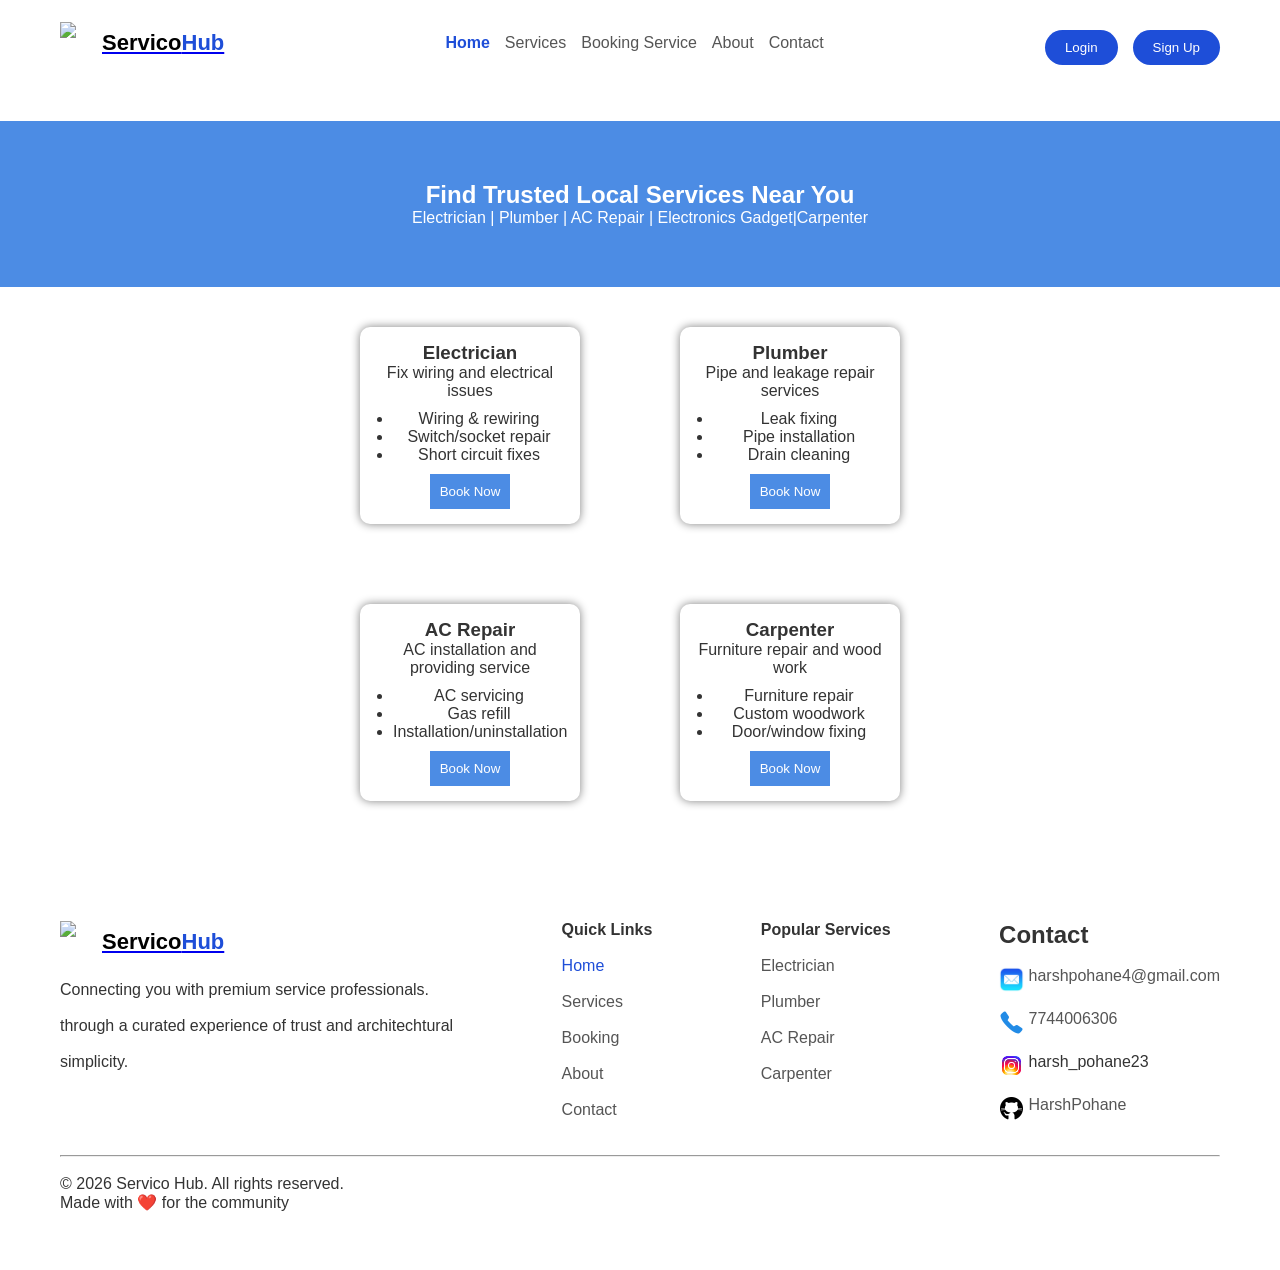
==== index.html @ 1cc29261 "changes in links." ====
<!DOCTYPE html>
<html>
<head>
<title>Local Services Finder</title>
<link rel="stylesheet" href="./css/header-footer.css">
<link rel="stylesheet" href="./css/home.css">
</head>

<body>

<header class="navbar">
  <div class="logo">
    <img src="https://img.icons8.com/fluency/48/service.png" alt="logo">
   <a href="./index.html" class="logo-decoration"> <span style="color:black;">Servico</span><span style="color:#1e4ed8;">Hub</span></a>
  </div>
  <nav>
    <a href="./index.html"class="active">Home</a>
    <a href="./pages/service.html">Services</a>
     <a href="./pages/booking.html">Booking Service</a>
    <a href="./pages/about.html">About</a>
    <a href="./pages/contact.html" >Contact</a>
  </nav>
   <nav>
  <button class="btn-primary">Login</button>
  <button class="btn-primary">Sign Up</button>
  </nav>
</header><br><br>
<!--ServicesNames-->
<section class="ServicesNames">
<h2>Find Trusted Local Services Near You</h2>
<p>Electrician | Plumber | AC Repair | Electronics Gadget|Carpenter</p>
</section>

<!-- Services Cards -->
<section class="services">

<div class="card">
<h3>Electrician</h3>
<p>Fix wiring and electrical issues</p>
  <ul>
    <li>Wiring & rewiring</li>
    <li>Switch/socket repair</li>
    <li>Short circuit fixes</li>
  </ul>
<a href="booking.html"><button>Book Now</button></a>
</div>

<div class="card">
<h3>Plumber</h3>
<p>Pipe and leakage repair services</p>
  <ul>
    <li>Leak fixing</li>
    <li>Pipe installation</li>
    <li>Drain cleaning</li>
  </ul>
<a href="booking.html"><button>Book Now</button></a>
</div>

<div class="card">
<h3>AC Repair</h3>
<p>AC installation and providing service</p>
  <ul>
    <li>AC servicing</li>
    <li>Gas refill</li>
    <li>Installation/uninstallation</li>
  </ul>
<a href="booking.html"><button>Book Now</button></a>
</div>

<div class="card">
<h3>Carpenter</h3>
<p>Furniture repair and wood work</p>
  <ul>
    <li>Furniture repair</li>
    <li>Custom woodwork</li>
    <li>Door/window fixing</li>
  </ul>
<a href="booking.html"><button>Book Now</button></a>
</div>

</section>
<footer>
  <div class="footer-container">

    <div class="footer-brand">
      <div class="logo">
    <img src="https://img.icons8.com/fluency/48/service.png" alt="logo">
   <a href="./index.html" class="logo-decoration"> <span style="color:black;">Servico<span style="color:#1e4ed8;">Hub</span></span></a>
  </div><br>
      <p>Connecting you with premium service professionals.<br><br>
        through a curated experience of trust and architechtural <br><br> simplicity.
      </p>
    </div>

    <div>
      <h4>Quick Links</h4><br>
      <p><a href="./index.html" class="active-open">Home</a></p><br>
      <p><a href="./pages/service.html" class="text-color">Services</a></p><br>
      <p><a href="./pages/booking.html" class="text-color">Booking</a></p><br>
      <p><a href="./pages/about.html" class="text-color">About</a></p><br>
      <p><a href="./pages/contact.html" class="text-color">Contact</a></p><br>
    </div>

    <div>
      <h4>Popular Services</h4><br>
      <p><a href="./pages/services.html#Electrician" class="text-color">Electrician</a></p><br>
      <p><a href="./pages/services.html#Plumber" class="text-color">Plumber</a></p><br>
      <p><a href="./pages/services.html#AC Repair" class="text-color">AC Repair</a></p><br>
      <p><a href="./pages/services.html#Carpenter" class="text-color">Carpenter</a></p><br>
    </div> 
  <div >
        <h2>Contact</h2><br>
        <div class="footer-contact">
          <img src="./images/contactmail.jpg" height="25px"/>&nbsp;
        <p><a href="mailto:harshpohane4@gmail.com" class="text-color">harshpohane4@gmail.com</a> </p></div><br>
        <div class="footer-contact">
           <img src="./images/contactphone.png" height="25px"/>&nbsp; 
        <p><a href="tel:7744006306" class="text-color">7744006306</a></p><br>
        </div><br>
        <div class="footer-contact">
           <img src="./images/instagram.png" height="25px"/>&nbsp; 
        <p><a href="http://www.instagram.com/yourusername" target="_blank" class="text-color"></a>harsh_pohane23</a></p><br>
        </div><br>
        <div class="footer-contact">
           <img src="./images/github.png" height="25px"/>&nbsp; 
        <p><a href="https://github.com/HarshPohane" class="text-color">HarshPohane
</a></p><br>
        </div>
      </div>
  </div><br>
  <hr><br>
  <div class="copyright">
  <p>© 2026 Servico Hub. All rights reserved.</p>
  <p>Made with ❤️ for the community</p>
  </div><br>
</footer>

</body>
</html>
---- css/header-footer.css ----
* {
  margin: 0;
  padding: 0;
  box-sizing: border-box;
  font-family: Arial, sans-serif;
}

body {
  background: #f5f7fb;
  color: #333;
}

.navbar {
  display: flex;
  justify-content: space-between;
  align-items: center;
  padding: 20px 60px;
  background: white;
  flex-wrap: wrap;
}

.logo {
  display: flex;
  align-items: center;
  gap: 10px;
  font-weight: bold;
  font-size: 20px;
}

.logo img {
  width: 32px;
}

nav {
  display: flex;
  gap: 15px;
}

nav a {
  text-decoration: none;
  color: #555;
}

nav .active {
  color: #1e4ed8;
  font-weight: bold;
}

.btn-primary {
  background: #1e4ed8;
  color: white;
  padding: 10px 20px;
  border: none;
  border-radius: 25px;
  cursor: pointer;
}
footer {
  padding: 40px 60px;
  margin-top: 40px;
}

.footer-container {

  display: flex;
  justify-content: space-between;
  gap: 20px;
}

footer input {
  padding: 10px;
  width: 100%;
  margin: 10px 0;
}

footer .btn-primary {
  width: 100%;
}
.servico{
   gap: 1px;
}
.text-color{
    text-decoration: none;
    color: #555;
}
  .footer-contact{
    display: flex;
  }
 @media (max-width: 992px) {
  .contact-container {
    flex-direction: column;
  }

  .footer-container {
    flex-wrap: wrap;
  }

  .hero h1 {
    font-size: 36px;
  }
}
.active-open{
    text-decoration: none;
    color:#1e4ed8;
  }

@media (max-width: 600px) {
  .navbar {
    padding: 15px 20px;
    flex-direction: column;
    align-items: flex-start;
    gap: 10px;
  }

  nav {
    flex-wrap: wrap;
  }

  .hero {
    padding: 20px;
  }

  .hero h1 {
    font-size: 28px;
  }

  .hero p {
    font-size: 14px;
  }

  .contact-container {
    padding: 20px;
  }

  .row {
    flex-direction: column;
  }

  footer {
    padding: 20px;
  }

  .footer-container {
    flex-direction: column;
  }
}
---- css/home.css ----
/* Body */
body{
font-family: Arial;
margin:0;
background:white;
}


.logo{
color:white;
font-size:22px;
font-weight:bold;
}

.nav-links a{
color:white;
text-decoration:none;
margin:0 10px;
}

.nav-links a:hover{
color:#F97A00;
}

/* ServicesNames Section */
.ServicesNames{
background: #4C8CE4;
color:white;
text-align:center;
padding:60px;
}

/* Services Section */
.services{
display:grid;
grid-template-columns: repeat(2, 240px);

justify-content:center;
gap:80px;
padding:40px;

}

/* Card Design */
.card{
background:white;
width:220px;
padding:15px;
text-align:center;
border-radius:10px;
box-shadow:0 0 10px gray;

display: flex;
  flex-direction: column;
  
}

.card img{
width:100%;
border-radius:10px;
}

.card ul {
  padding-left: 18px;
  margin: 10px 0;
}

.card button {
  margin-top: auto;
}
/* Button */
button{
background:#4C8CE4;
color:white;
border:none;
padding:10px;
cursor:pointer;
margin-top:10px;
}

button:hover{
background:#2e7d32;
}
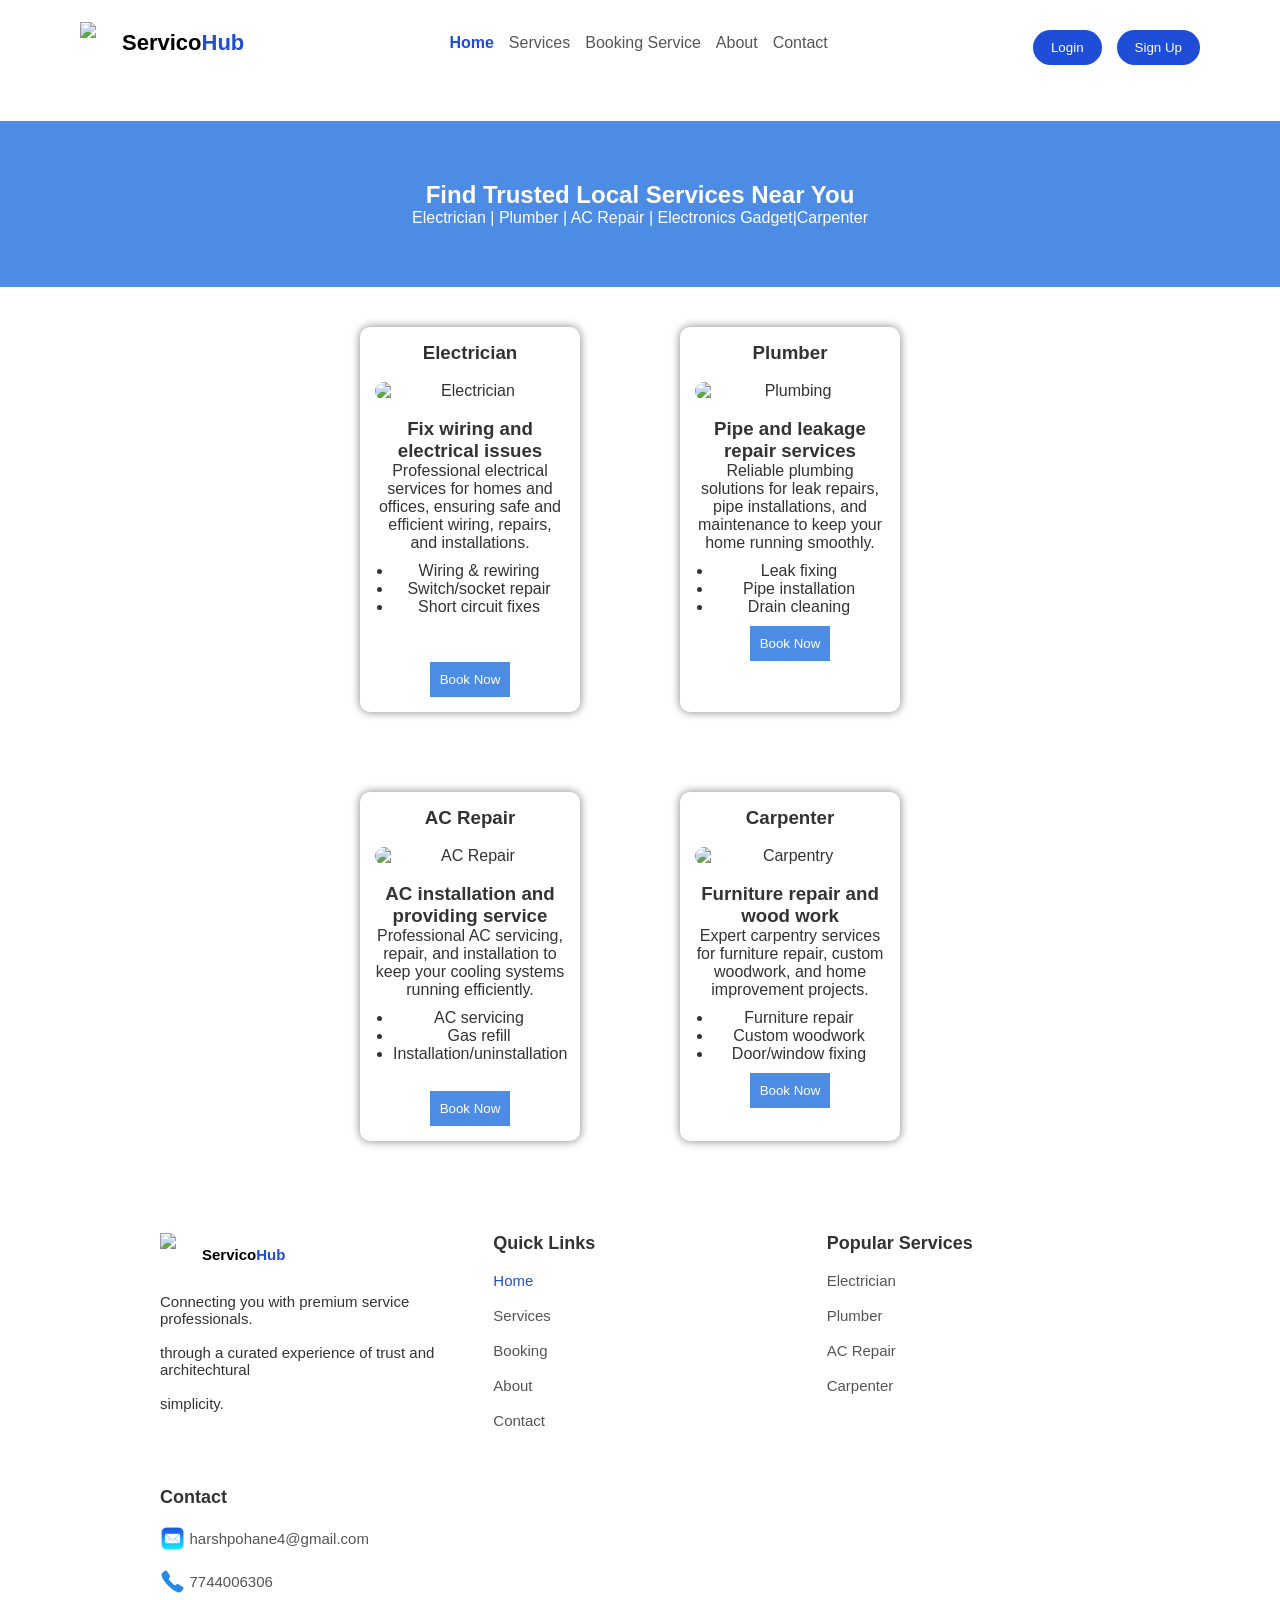
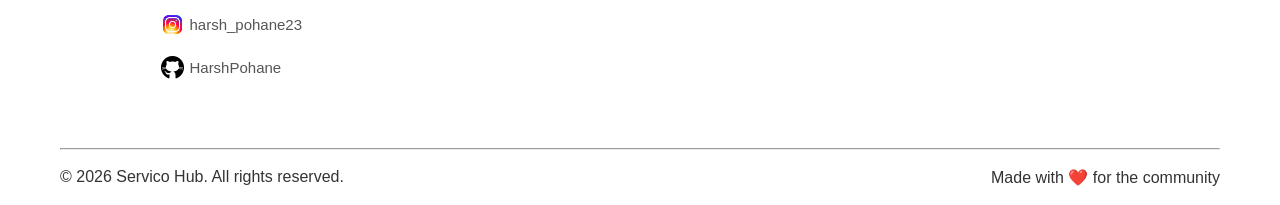
==== commit 2afbf6c0: "Added description for each service." ====
--- a/index.html
+++ b/index.html
@@ -35,41 +35,54 @@
 <section class="services">
 
 <div class="card">
-<h3>Electrician</h3>
-<p>Fix wiring and electrical issues</p>
+<h3>Electrician</h3><br>
+<img src="../images/electrician.png" alt="Electrician" class="card-image"><br>
+<h3>Fix wiring and electrical issues</h3>
+<p>Professional electrical services for homes and offices, ensuring safe and efficient wiring, repairs, and installations.</p>
   <ul>
     <li>Wiring & rewiring</li>
     <li>Switch/socket repair</li>
     <li>Short circuit fixes</li>
   </ul>
+<br>
+<br>
 <a href="booking.html"><button>Book Now</button></a>
 </div>
 
 <div class="card">
-<h3>Plumber</h3>
-<p>Pipe and leakage repair services</p>
+<h3>Plumber</h3><br>
+<img src="../images/plumbing.png" alt="Plumbing"><br>
+<h3>Pipe and leakage repair services</h3>
+<p>Reliable plumbing solutions for leak repairs, pipe installations, and maintenance to keep your home running smoothly.</p>
   <ul>
     <li>Leak fixing</li>
     <li>Pipe installation</li>
     <li>Drain cleaning</li>
   </ul>
+
 <a href="booking.html"><button>Book Now</button></a>
 </div>
 
 <div class="card">
-<h3>AC Repair</h3>
-<p>AC installation and providing service</p>
+<h3>AC Repair</h3><br>
+<img src="../images/ac-repair.png" alt="AC Repair"><br>
+<h3>AC installation and providing service</h3>
+<p>Professional AC servicing, repair, and installation to keep your cooling systems running efficiently.</p>
   <ul>
     <li>AC servicing</li>
     <li>Gas refill</li>
     <li>Installation/uninstallation</li>
   </ul>
+
+</br>
 <a href="booking.html"><button>Book Now</button></a>
 </div>
 
 <div class="card">
-<h3>Carpenter</h3>
-<p>Furniture repair and wood work</p>
+<h3>Carpenter</h3><br>
+<img src="../images/carpentry.png" alt="Carpentry"><br>
+<h3>Furniture repair and wood work</h3>
+<p>Expert carpentry services for furniture repair, custom woodwork, and home improvement projects.</p>
   <ul>
     <li>Furniture repair</li>
     <li>Custom woodwork</li>
@@ -103,10 +116,10 @@
 
     <div>
       <h4>Popular Services</h4><br>
-      <p><a href="./pages/services.html#Electrician" class="text-color">Electrician</a></p><br>
-      <p><a href="./pages/services.html#Plumber" class="text-color">Plumber</a></p><br>
-      <p><a href="./pages/services.html#AC Repair" class="text-color">AC Repair</a></p><br>
-      <p><a href="./pages/services.html#Carpenter" class="text-color">Carpenter</a></p><br>
+      <p><a href="./pages/service.html#Electrician" class="text-color">Electrician</a></p><br>
+      <p><a href="./pages/service.html#Plumber" class="text-color">Plumber</a></p><br>
+      <p><a href="./pages/service.html#AC Repair" class="text-color">AC Repair</a></p><br>
+      <p><a href="./pages/service.html#Carpenter" class="text-color">Carpenter</a></p><br>
     </div> 
   <div >
         <h2>Contact</h2><br>
@@ -119,7 +132,7 @@
         </div><br>
         <div class="footer-contact">
            <img src="./images/instagram.png" height="25px"/>&nbsp; 
-        <p><a href="http://www.instagram.com/yourusername" target="_blank" class="text-color"></a>harsh_pohane23</a></p><br>
+        <p><a href="http://www.instagram.com/yourusername" target="_blank" class="text-color">harsh_pohane23</a></p><br>
         </div><br>
         <div class="footer-contact">
            <img src="./images/github.png" height="25px"/>&nbsp; 
--- a/css/header-footer.css
+++ b/css/header-footer.css
@@ -55,8 +55,8 @@
   cursor: pointer;
 }
 footer {
-  padding: 40px 60px;
-  margin-top: 40px;
+  padding: 0px 60px;
+  margin-top: 2px;
 }
 
 .footer-container {
@@ -85,61 +85,196 @@
   .footer-contact{
     display: flex;
   }
- @media (max-width: 992px) {
-  .contact-container {
-    flex-direction: column;
-  }
-
-  .footer-container {
-    flex-wrap: wrap;
-  }
-
-  .hero h1 {
-    font-size: 36px;
-  }
-}
-.active-open{
+  .copyright{
+    display: flex;
+    justify-content: space-between;
+
+  }
+  .logo-decoration{
+text-decoration: none;
+  }
+    .active-open{
     text-decoration: none;
     color:#1e4ed8;
   }
-
-@media (max-width: 600px) {
+  .paragraph{
+  line-height: 1.7;
+  }
+@media (max-width: 768px) {
   .navbar {
-    padding: 15px 20px;
+    padding: 15px 30px;
+    flex-direction: column;
+    align-items: flex-start;
+  }
+
+  .navbar nav {
+    width: 100%;
+    display: flex;
+    justify-content: space-between;
+    margin-top: 10px;
+  }
+
+  .navbar nav a {
+    font-size: 14px;
+    margin-right: 10px;
+  }
+
+  .btn-primary {
+    padding: 8px 12px;
+    font-size: 14px;
+  }
+}
+
+
+/*MOBILE (480px and below)*/
+@media (max-width: 480px) {
+  .navbar {
+    padding: 10px 15px;
+  }
+
+  .logo {
+    width: 100%;
+    justify-content: space-between;
+  }
+
+  .logo img {
+    width: 35px;
+  }
+
+  .logo-decoration {
+    font-size: 18px;
+  }
+
+  .navbar nav {
     flex-direction: column;
     align-items: flex-start;
     gap: 10px;
   }
 
-  nav {
-    flex-wrap: wrap;
-  }
-
-  .hero {
-    padding: 20px;
-  }
-
-  .hero h1 {
-    font-size: 28px;
-  }
-
-  .hero p {
-    font-size: 14px;
-  }
-
-  .contact-container {
-    padding: 20px;
-  }
-
-  .row {
-    flex-direction: column;
-  }
-
-  footer {
-    padding: 20px;
-  }
-
+  .navbar nav a {
+    display: block;
+    width: 100%;
+    padding: 8px 0;
+    font-size: 14px;
+  }
+
+  .btn-primary {
+    width: 100%;
+    margin-top: 5px;
+  }
+}
+
+
+/*LARGE LAPTOP (1024px and above) */
+@media (min-width: 1024px) {
+  .navbar {
+    padding: 20px 80px;
+  }
+
+  .navbar nav a {
+    font-size: 16px;
+  }
+
+  .btn-primary {
+    padding: 10px 18px;
+  }
+}
+/* Default layout (Laptop/Desktop) */
+.footer-container {
+  display: flex;
+  justify-content: space-between;
+  flex-wrap: wrap;
+  gap: 40px;
+  padding: 40px 80px;
+}
+
+.footer-container  div {
+  flex: 1;
+  min-width: 220px;
+}
+
+.footer-contact {
+  display: flex;
+  align-items: center;
+}
+
+
+/*TABLET (768px and below)*/
+@media (max-width: 768px) {
+  .footer-container {
+    padding: 30px 40px;
+    gap: 30px;
+  }
+
+  .footer-container > div {
+    flex: 1 1 45%; /* 2 columns */
+  }
+
+  .footer-brand p {
+    font-size: 14px;
+  }
+
+  .footer-container h4,
+  .footer-container h2 {
+    font-size: 16px;
+  }
+}
+
+
+/*MOBILE (480px and below)*/
+@media (max-width: 480px) {
   .footer-container {
     flex-direction: column;
+    padding: 20px;
+    gap: 20px;
+  }
+
+  .footer-container > div {
+    width: 100%;
+  }
+
+  .footer-brand {
+    text-align: center;
+  }
+
+  .logo {
+    justify-content: center;
+  }
+
+  .footer-contact {
+    justify-content: flex-start;
+  }
+
+  .footer-container h4,
+  .footer-container h2 {
+    font-size: 15px;
+  }
+
+  .footer-container p,
+  .footer-container a {
+    font-size: 14px;
+  }
+
+  .copyright {
+    text-align: center;
+    font-size: 13px;
+  }
+}
+
+
+/*LARGE LAPTOP (1024px and above)*/
+@media (min-width: 1024px) {
+  .footer-container {
+    padding: 50px 100px;
+  }
+
+  .footer-container h4,
+  .footer-container h2 {
+    font-size: 18px;
+  }
+
+  .footer-container p,
+  .footer-container a {
+    font-size: 15px;
   }
 }
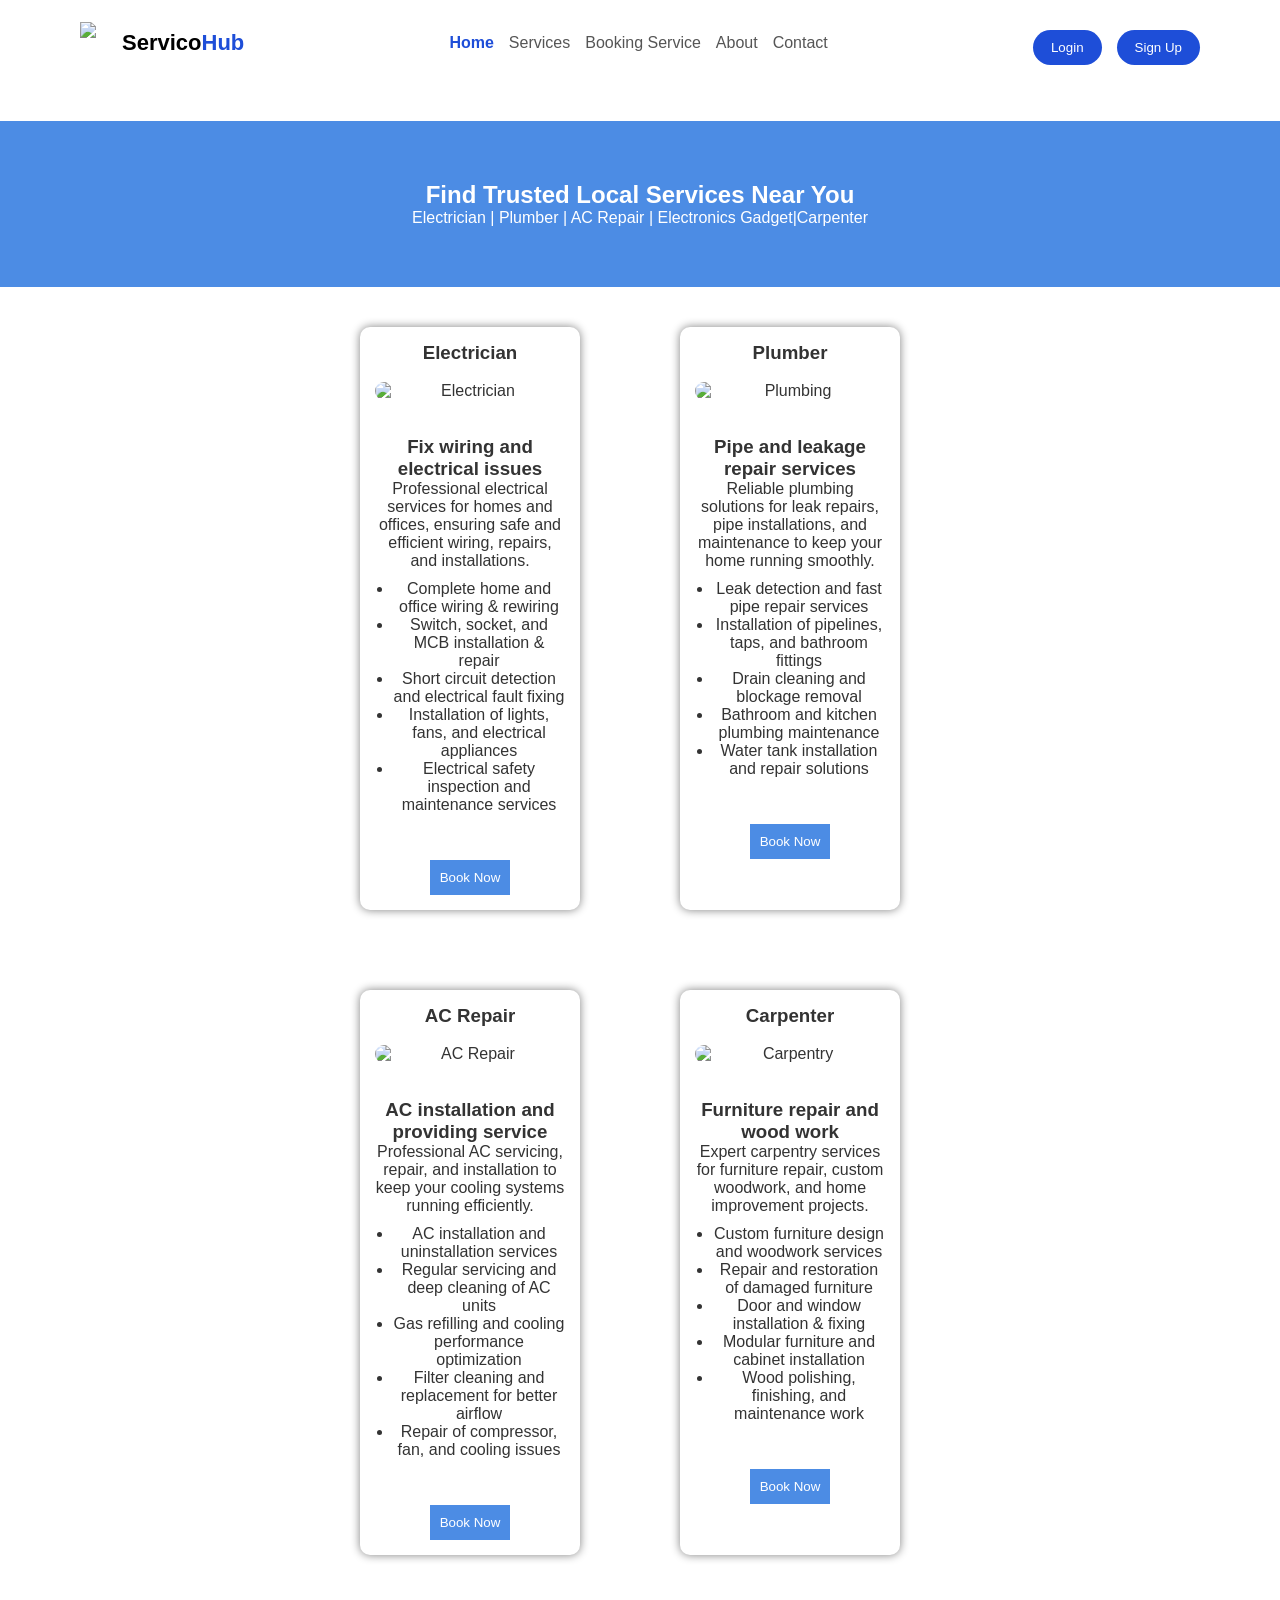
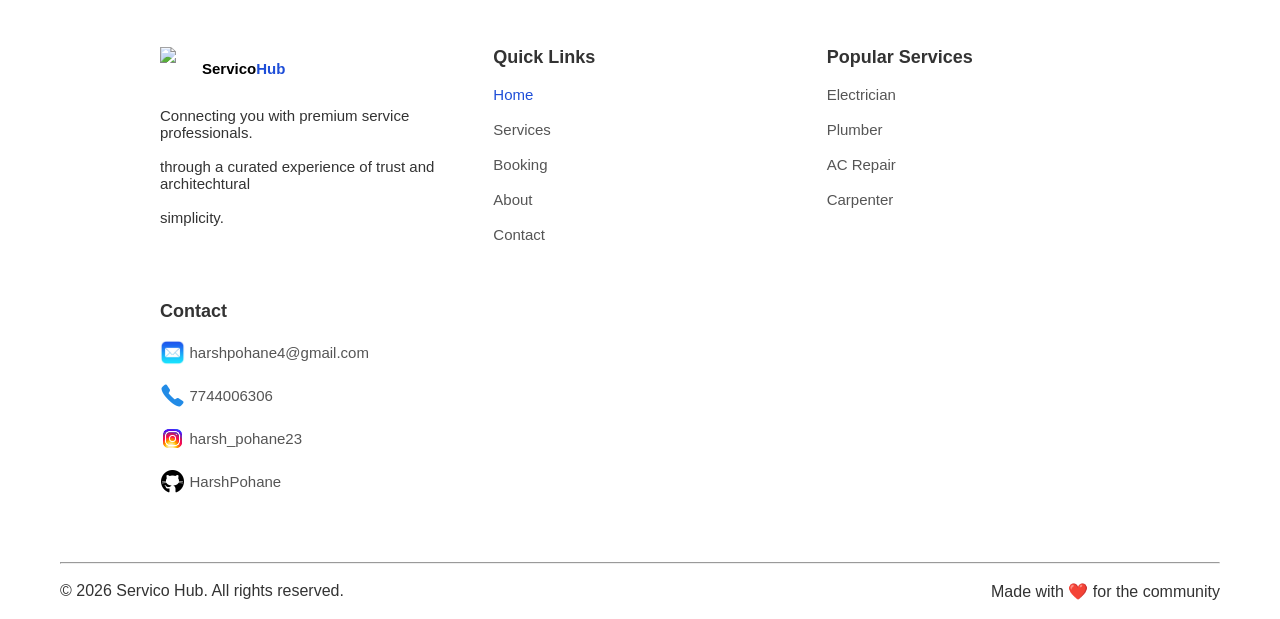
==== commit 7bec2e30: "Changes in Images path" ====
--- a/index.html
+++ b/index.html
@@ -36,14 +36,16 @@
 
 <div class="card">
 <h3>Electrician</h3><br>
-<img src="../images/electrician.png" alt="Electrician" class="card-image"><br>
+<img src="images/electrician.png" alt="Electrician" class="card-image"><br><br>
 <h3>Fix wiring and electrical issues</h3>
 <p>Professional electrical services for homes and offices, ensuring safe and efficient wiring, repairs, and installations.</p>
-  <ul>
-    <li>Wiring & rewiring</li>
-    <li>Switch/socket repair</li>
-    <li>Short circuit fixes</li>
-  </ul>
+<ul>
+  <li>Complete home and office wiring & rewiring</li>
+  <li>Switch, socket, and MCB installation & repair</li>
+  <li>Short circuit detection and electrical fault fixing</li>
+  <li>Installation of lights, fans, and electrical appliances</li>
+  <li>Electrical safety inspection and maintenance services</li>
+</ul>
 <br>
 <br>
 <a href="booking.html"><button>Book Now</button></a>
@@ -51,43 +53,50 @@
 
 <div class="card">
 <h3>Plumber</h3><br>
-<img src="../images/plumbing.png" alt="Plumbing"><br>
+<img src="images/plumbing.png" alt="Plumbing"><br><br>
 <h3>Pipe and leakage repair services</h3>
 <p>Reliable plumbing solutions for leak repairs, pipe installations, and maintenance to keep your home running smoothly.</p>
-  <ul>
-    <li>Leak fixing</li>
-    <li>Pipe installation</li>
-    <li>Drain cleaning</li>
-  </ul>
-
+<ul>
+  <li>Leak detection and fast pipe repair services</li>
+  <li>Installation of pipelines, taps, and bathroom fittings</li>
+  <li>Drain cleaning and blockage removal</li>
+  <li>Bathroom and kitchen plumbing maintenance</li>
+  <li>Water tank installation and repair solutions</li>
+</ul>
+<br><br>
 <a href="booking.html"><button>Book Now</button></a>
 </div>
 
 <div class="card">
 <h3>AC Repair</h3><br>
-<img src="../images/ac-repair.png" alt="AC Repair"><br>
+<img src="images/ac-repair.png" alt="AC Repair"><br><br>
 <h3>AC installation and providing service</h3>
 <p>Professional AC servicing, repair, and installation to keep your cooling systems running efficiently.</p>
-  <ul>
-    <li>AC servicing</li>
-    <li>Gas refill</li>
-    <li>Installation/uninstallation</li>
-  </ul>
+<ul>
+  <li>AC installation and uninstallation services</li>
+  <li>Regular servicing and deep cleaning of AC units</li>
+  <li>Gas refilling and cooling performance optimization</li>
+  <li>Filter cleaning and replacement for better airflow</li>
+  <li>Repair of compressor, fan, and cooling issues</li>
+</ul>
 
-</br>
+</br><br>
 <a href="booking.html"><button>Book Now</button></a>
 </div>
 
 <div class="card">
 <h3>Carpenter</h3><br>
-<img src="../images/carpentry.png" alt="Carpentry"><br>
+<img src="images/carpentry.png" alt="Carpentry"><br><br>
 <h3>Furniture repair and wood work</h3>
 <p>Expert carpentry services for furniture repair, custom woodwork, and home improvement projects.</p>
-  <ul>
-    <li>Furniture repair</li>
-    <li>Custom woodwork</li>
-    <li>Door/window fixing</li>
-  </ul>
+<ul>
+  <li>Custom furniture design and woodwork services</li>
+  <li>Repair and restoration of damaged furniture</li>
+  <li>Door and window installation & fixing</li>
+  <li>Modular furniture and cabinet installation</li>
+  <li>Wood polishing, finishing, and maintenance work</li>
+</ul>
+<br><br>
 <a href="booking.html"><button>Book Now</button></a>
 </div>
 
--- a/css/header-footer.css
+++ b/css/header-footer.css
@@ -101,7 +101,7 @@
   line-height: 1.7;
   }
 @media (max-width: 768px) {
-  .navbar {
+  .navbar nav {
     padding: 15px 30px;
     flex-direction: column;
     align-items: flex-start;
@@ -121,7 +121,8 @@
 
   .btn-primary {
     padding: 8px 12px;
-    font-size: 14px;
+    font-size: 10px;
+    
   }
 }
 
@@ -152,17 +153,18 @@
   }
 
   .navbar nav a {
-    display: block;
-    width: 100%;
-    padding: 8px 0;
-    font-size: 14px;
-  }
-
+    padding: 15px 30px;
+    flex-direction: column;
+    align-items: flex-start;
+  }
   .btn-primary {
-    width: 100%;
+    width: 30%;
     margin-top: 5px;
-  }
-}
+  
+}
+  }
+
+  
 
 
 /*LARGE LAPTOP (1024px and above) */
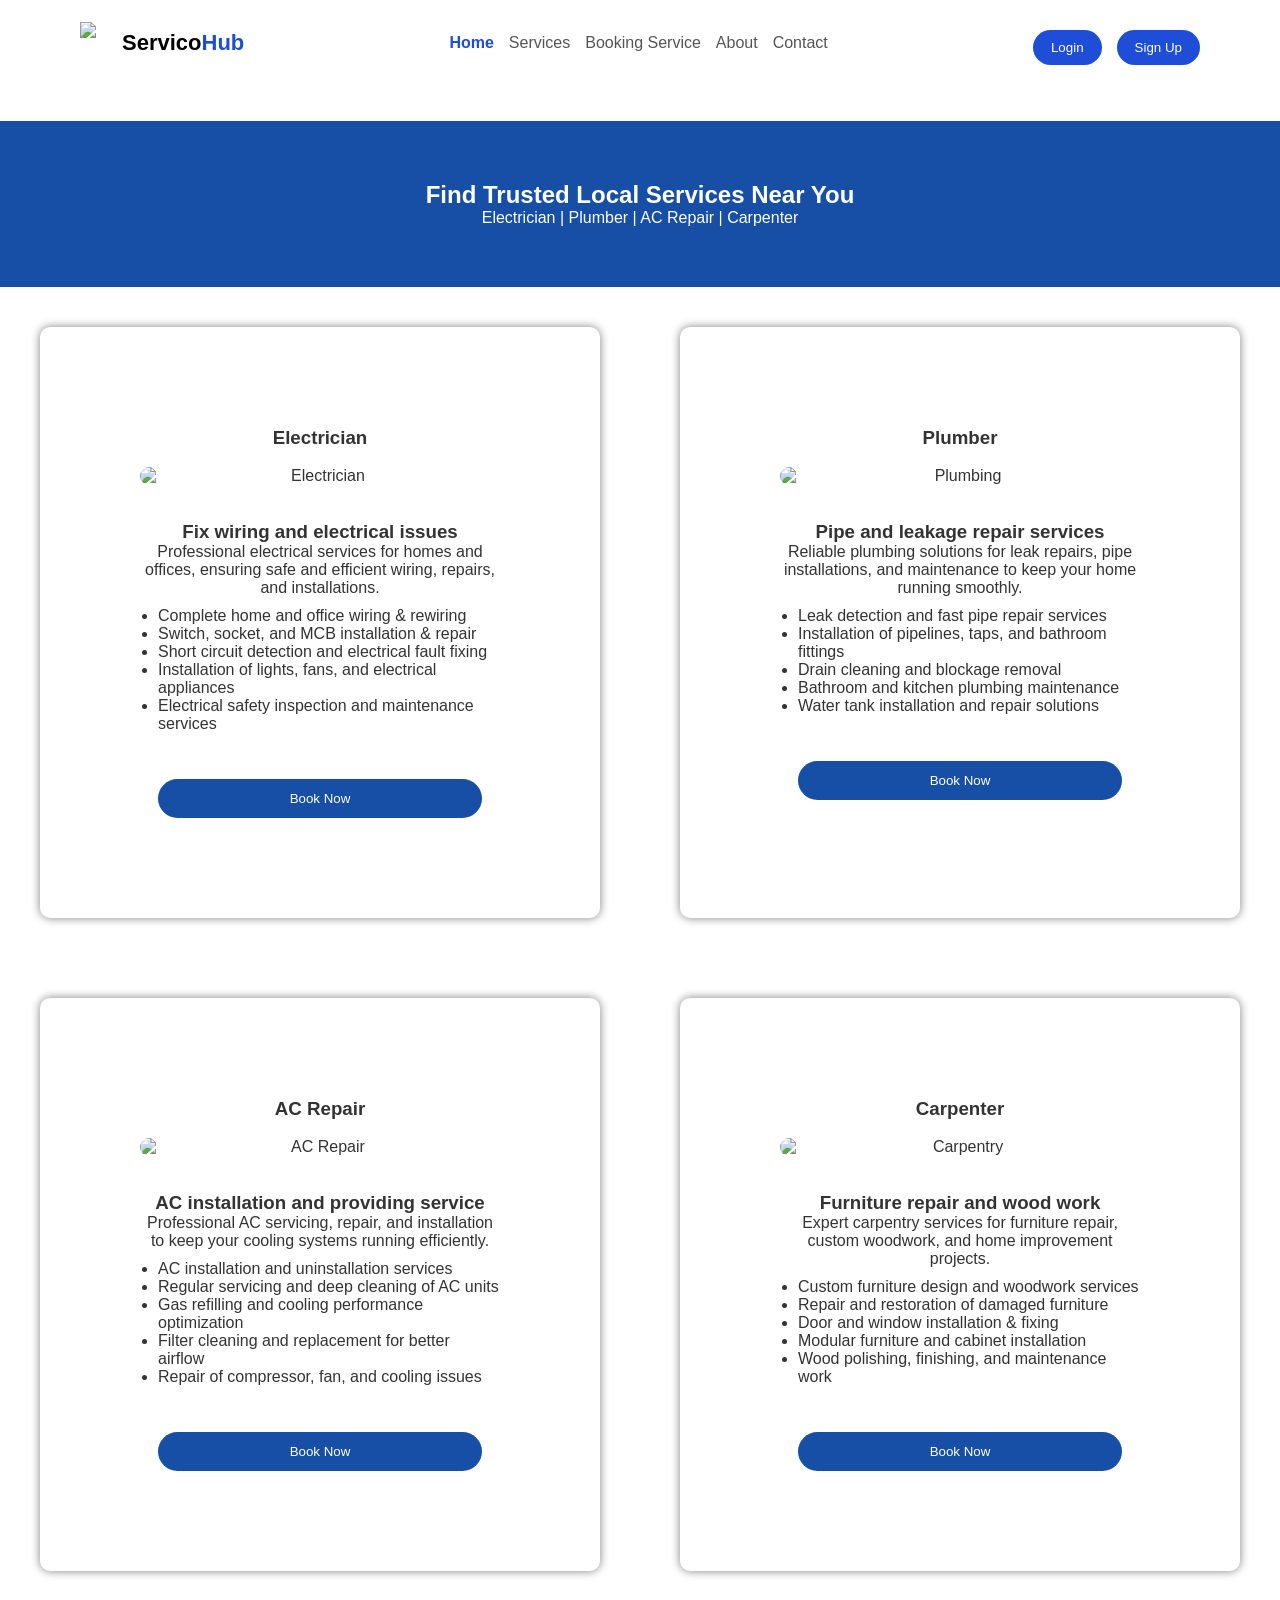
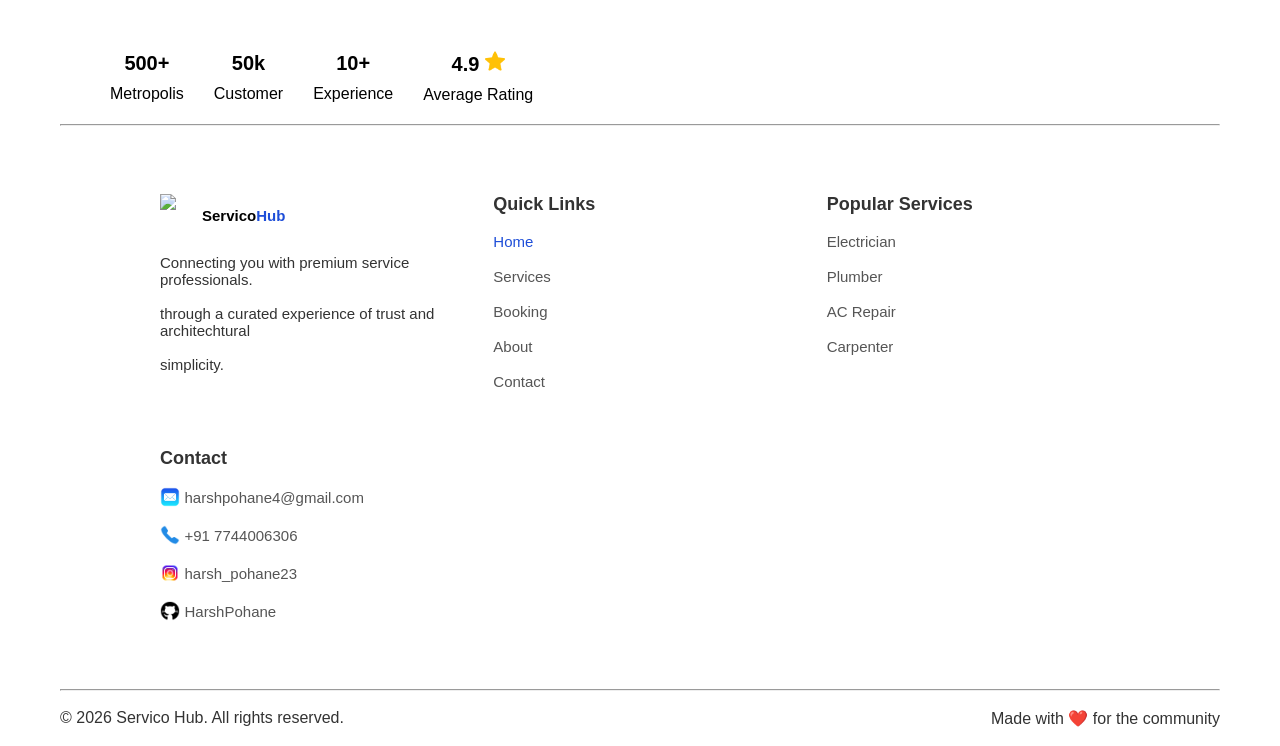
==== commit 670dbf42: "add read.me file" ====
--- a/index.html
+++ b/index.html
@@ -28,7 +28,7 @@
 <!--ServicesNames-->
 <section class="ServicesNames">
 <h2>Find Trusted Local Services Near You</h2>
-<p>Electrician | Plumber | AC Repair | Electronics Gadget|Carpenter</p>
+<p>Electrician | Plumber | AC Repair | Carpenter</p>
 </section>
 
 <!-- Services Cards -->
@@ -101,7 +101,33 @@
 </div>
 
 </section>
-<footer>
+<div class="recommedations">
+                <div class="recommedations-items">
+                    <span class="recommedations-count">500+</span>
+                    <span>Metropolis</span>
+                    
+                </div>
+
+                <div class="recommedations-items">
+
+                    <span class="recommedations-count">50k</span>
+                    <span>Customer</span>
+                </div>
+
+                <div class="recommedations-items">
+                    <span class="recommedations-count">10+</span>
+                    <span>Experience</span>
+                </div>
+
+                <div class="recommedations-items">
+                    <span class="recommedations-count">
+                        4.9 <img src="./images/star (3).png" height="20px" alt="star" />
+                    </span>
+                    <span>Average Rating</span>
+                </div>
+                </div>
+                <br>
+<footer><hr><br>
   <div class="footer-container">
 
     <div class="footer-brand">
@@ -133,18 +159,18 @@
   <div >
         <h2>Contact</h2><br>
         <div class="footer-contact">
-          <img src="./images/contactmail.jpg" height="25px"/>&nbsp;
+          <img src="./images/contactmail.jpg" height="20px"/>&nbsp;
         <p><a href="mailto:harshpohane4@gmail.com" class="text-color">harshpohane4@gmail.com</a> </p></div><br>
         <div class="footer-contact">
-           <img src="./images/contactphone.png" height="25px"/>&nbsp; 
-        <p><a href="tel:7744006306" class="text-color">7744006306</a></p><br>
+           <img src="./images/contactphone.png" height="20px"/>&nbsp; 
+        <p><a href="tel:7744006306" class="text-color">+91 7744006306</a></p><br>
         </div><br>
         <div class="footer-contact">
-           <img src="./images/instagram.png" height="25px"/>&nbsp; 
+           <img src="./images/instagram.png" height="20px"/>&nbsp; 
         <p><a href="http://www.instagram.com/yourusername" target="_blank" class="text-color">harsh_pohane23</a></p><br>
         </div><br>
         <div class="footer-contact">
-           <img src="./images/github.png" height="25px"/>&nbsp; 
+           <img src="./images/github.png" height="20px"/>&nbsp; 
         <p><a href="https://github.com/HarshPohane" class="text-color">HarshPohane
 </a></p><br>
         </div>
--- a/css/header-footer.css
+++ b/css/header-footer.css
@@ -63,7 +63,7 @@
 
   display: flex;
   justify-content: space-between;
-  gap: 20px;
+  gap: 5px;
 }
 
 footer input {
--- a/css/home.css
+++ b/css/home.css
@@ -24,7 +24,7 @@
 
 /* ServicesNames Section */
 .ServicesNames{
-background: #4C8CE4;
+background: #174ea6;
 color:white;
 text-align:center;
 padding:60px;
@@ -33,7 +33,7 @@
 /* Services Section */
 .services{
 display:grid;
-grid-template-columns: repeat(2, 240px);
+grid-template-columns: repeat(2, 1fr);
 
 justify-content:center;
 gap:80px;
@@ -44,8 +44,8 @@
 /* Card Design */
 .card{
 background:white;
-width:220px;
-padding:15px;
+width: 100%; 
+padding:100px;
 text-align:center;
 border-radius:10px;
 box-shadow:0 0 10px gray;
@@ -60,24 +60,49 @@
 border-radius:10px;
 }
 
+
 .card ul {
   padding-left: 18px;
   margin: 10px 0;
+  text-align: left;
 }
 
 .card button {
   margin-top: auto;
+  padding: 12px;
+  border-radius: 25px;
+  width: 90%; 
 }
 /* Button */
 button{
-background:#4C8CE4;
+background:#174ea6;
 color:white;
 border:none;
 padding:10px;
 cursor:pointer;
 margin-top:10px;
+border-radius: 30px;
 }
 
-button:hover{
-background:#2e7d32;
+.recommedations{
+   margin-top: 30px;
+   color:black;
+   display: flex;
+   flex-direction: row;
+   align-items: center;
+   gap: 20px;
+   margin-left: 100px;
 }
+.recommedations-items{
+   display: flex;
+   flex-direction: column;
+   align-items: center;
+   gap: 10px;
+   margin-top: 10px;
+   margin-left: 10px;
+}
+.recommedations-count{
+   font-size: 20px;
+   font-weight: 600;
+   font-family: 'Trebuchet MS', 'Lucida Sans Unicode', 'Lucida Grande', 'Lucida Sans', Arial, sans-serif;
+}
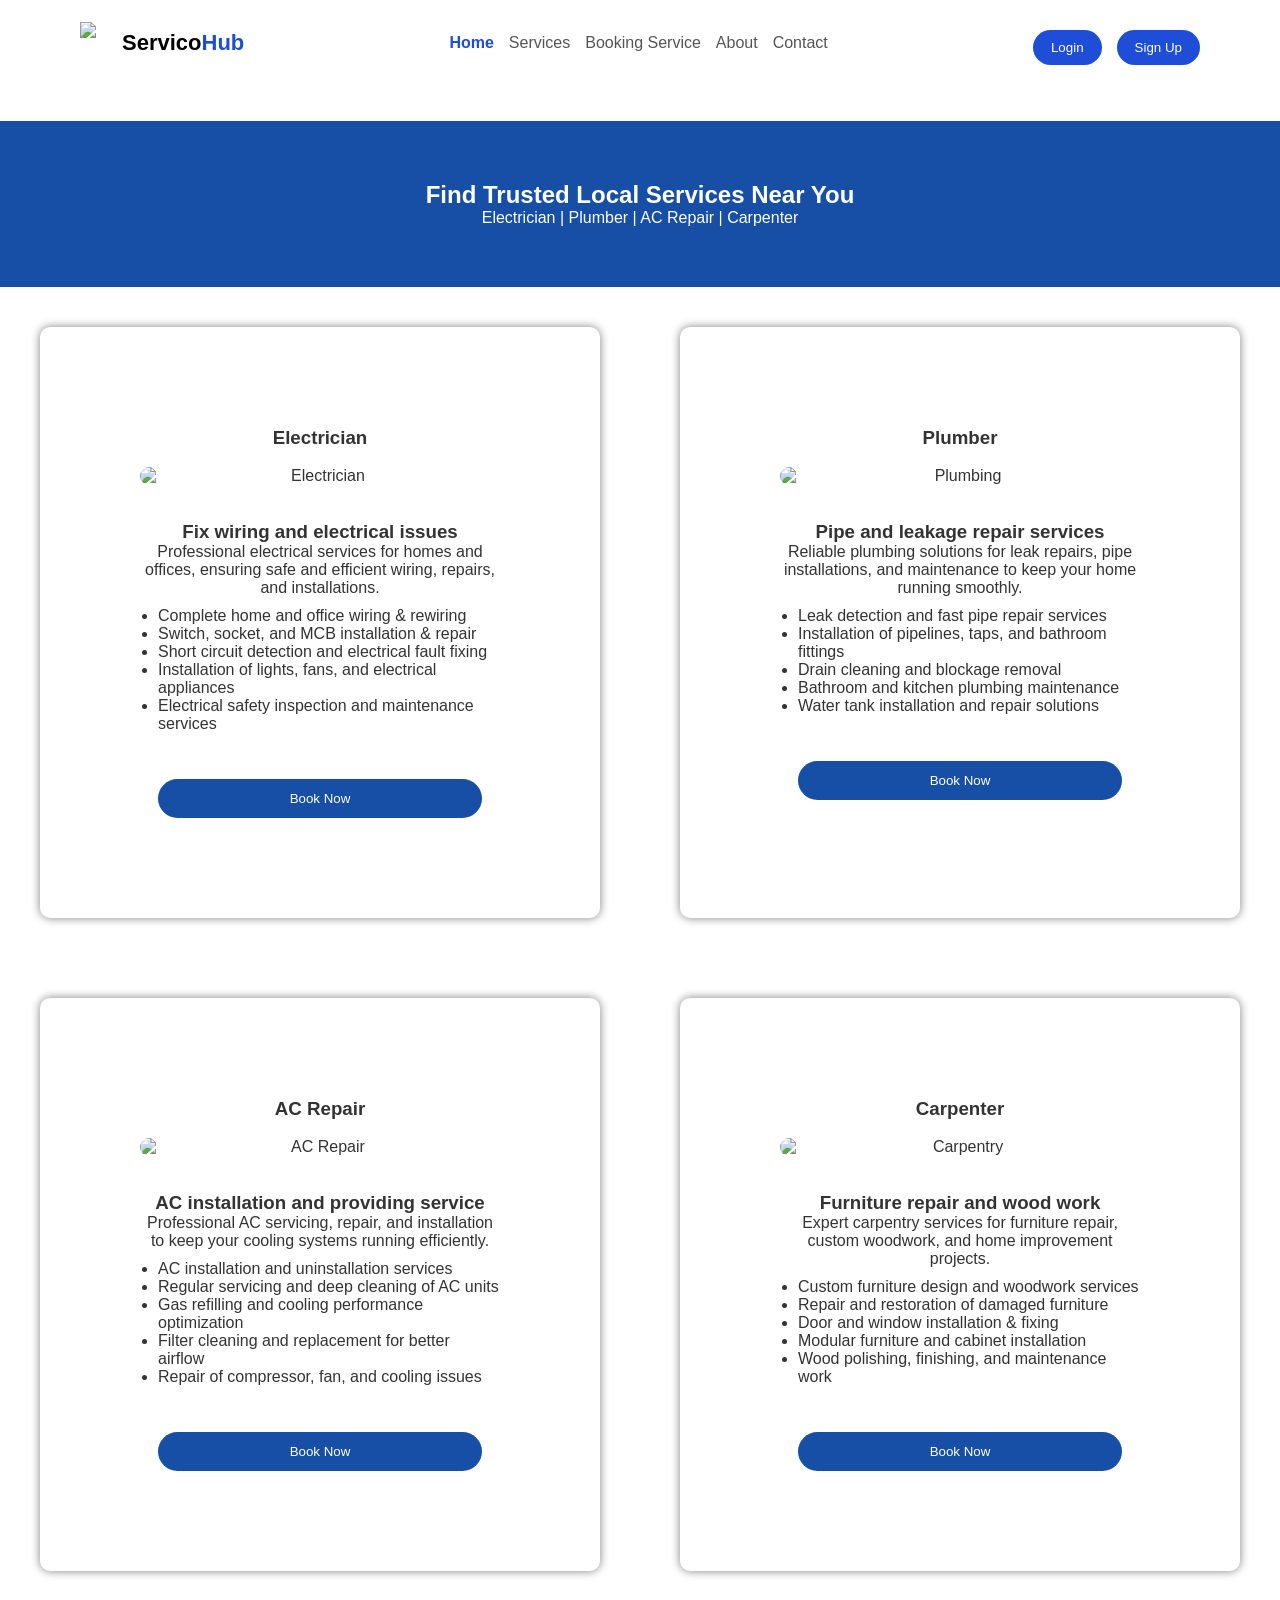
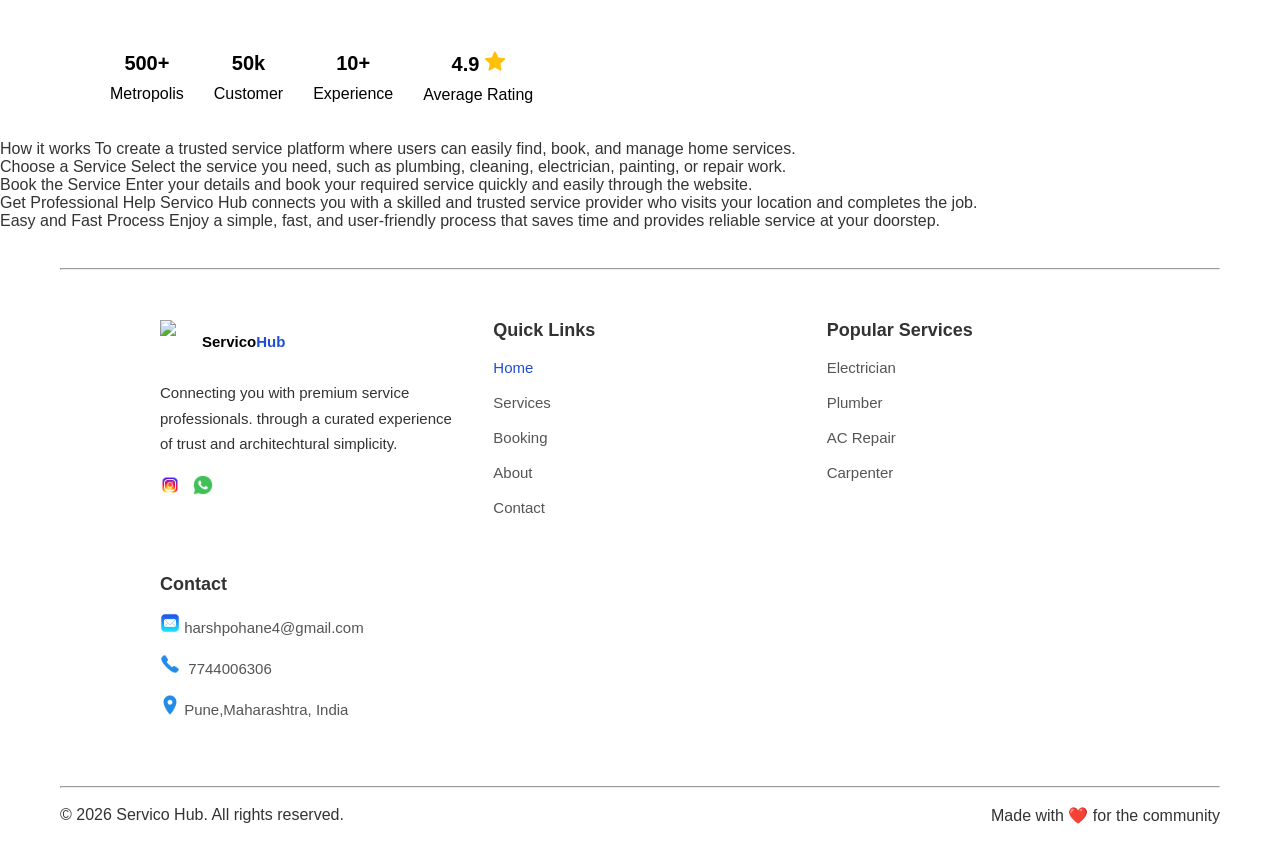
==== commit 52709cbf: "about page changes" ====
--- a/index.html
+++ b/index.html
@@ -1,152 +1,191 @@
 <!DOCTYPE html>
 <html>
+
 <head>
-<title>Local Services Finder</title>
-<link rel="stylesheet" href="./css/header-footer.css">
-<link rel="stylesheet" href="./css/home.css">
+  <title>Local Services Finder</title>
+  <link rel="stylesheet" href="./css/header-footer.css">
+  <link rel="stylesheet" href="./css/home.css">
 </head>
 
 <body>
 
-<header class="navbar">
-  <div class="logo">
-    <img src="https://img.icons8.com/fluency/48/service.png" alt="logo">
-   <a href="./index.html" class="logo-decoration"> <span style="color:black;">Servico</span><span style="color:#1e4ed8;">Hub</span></a>
+  <header class="navbar">
+    <div class="logo">
+      <img src="https://img.icons8.com/fluency/48/service.png" alt="logo">
+      <a href="./index.html" class="logo-decoration"> <span style="color:black;">Servico</span><span
+          style="color:#1e4ed8;">Hub</span></a>
+    </div>
+    <nav>
+      <a href="./index.html" class="active">Home</a>
+      <a href="./pages/service.html">Services</a>
+      <a href="./pages/booking.html">Booking Service</a>
+      <a href="./pages/about.html">About</a>
+      <a href="./pages/contact.html">Contact</a>
+    </nav>
+    <nav>
+      
+ <a href="./pages/login.html"><button class="btn-primary">Login</button></a>
+ <a href="./pages/signup.html"><button class="btn-primary">Sign Up</button></a>
+    </nav>
+  </header><br><br>
+  <!--ServicesNames-->
+  <section class="ServicesNames">
+    <h2>Find Trusted Local Services Near You</h2>
+    <p>Electrician | Plumber | AC Repair | Carpenter</p>
+  </section>
+
+  <!-- Services Cards -->
+  <section class="services">
+
+    <div class="card">
+      <h3>Electrician</h3><br>
+      <img src="images/electrician.png" alt="Electrician" class="card-image"><br><br>
+      <h3>Fix wiring and electrical issues</h3>
+      <p>Professional electrical services for homes and offices, ensuring safe and efficient wiring, repairs, and
+        installations.</p>
+      <ul>
+        <li>Complete home and office wiring & rewiring</li>
+        <li>Switch, socket, and MCB installation & repair</li>
+        <li>Short circuit detection and electrical fault fixing</li>
+        <li>Installation of lights, fans, and electrical appliances</li>
+        <li>Electrical safety inspection and maintenance services</li>
+      </ul>
+      <br>
+      <br>
+      <a href="booking.html"><button>Book Now</button></a>
+    </div>
+
+    <div class="card">
+      <h3>Plumber</h3><br>
+      <img src="images/plumbing.png" alt="Plumbing"><br><br>
+      <h3>Pipe and leakage repair services</h3>
+      <p>Reliable plumbing solutions for leak repairs, pipe installations, and maintenance to keep your home running
+        smoothly.</p>
+      <ul>
+        <li>Leak detection and fast pipe repair services</li>
+        <li>Installation of pipelines, taps, and bathroom fittings</li>
+        <li>Drain cleaning and blockage removal</li>
+        <li>Bathroom and kitchen plumbing maintenance</li>
+        <li>Water tank installation and repair solutions</li>
+      </ul>
+      <br><br>
+      <a href="booking.html"><button>Book Now</button></a>
+    </div>
+
+    <div class="card">
+      <h3>AC Repair</h3><br>
+      <img src="images/ac-repair.png" alt="AC Repair"><br><br>
+      <h3>AC installation and providing service</h3>
+      <p>Professional AC servicing, repair, and installation to keep your cooling systems running efficiently.</p>
+      <ul>
+        <li>AC installation and uninstallation services</li>
+        <li>Regular servicing and deep cleaning of AC units</li>
+        <li>Gas refilling and cooling performance optimization</li>
+        <li>Filter cleaning and replacement for better airflow</li>
+        <li>Repair of compressor, fan, and cooling issues</li>
+      </ul>
+
+      </br><br>
+      <a href="booking.html"><button>Book Now</button></a>
+    </div>
+
+    <div class="card">
+      <h3>Carpenter</h3><br>
+      <img src="images/carpentry.png" alt="Carpentry"><br><br>
+      <h3>Furniture repair and wood work</h3>
+      <p>Expert carpentry services for furniture repair, custom woodwork, and home improvement projects.</p>
+      <ul>
+        <li>Custom furniture design and woodwork services</li>
+        <li>Repair and restoration of damaged furniture</li>
+        <li>Door and window installation & fixing</li>
+        <li>Modular furniture and cabinet installation</li>
+        <li>Wood polishing, finishing, and maintenance work</li>
+      </ul>
+      <br><br>
+      <a href="booking.html"><button>Book Now</button></a>
+    </div>
+
+  </section>
+  <div class="recommedations">
+    <div class="recommedations-items">
+      <span class="recommedations-count">500+</span>
+      <span>Metropolis</span>
+
+    </div>
+
+    <div class="recommedations-items">
+
+      <span class="recommedations-count">50k</span>
+      <span>Customer</span>
+    </div>
+
+    <div class="recommedations-items">
+      <span class="recommedations-count">10+</span>
+      <span>Experience</span>
+    </div>
+
+    <div class="recommedations-items">
+      <span class="recommedations-count">
+        4.9 <img src="./images/star (3).png" height="20px" alt="star" />
+      </span>
+      <span>Average Rating</span>
+    </div>
   </div>
-  <nav>
-    <a href="./index.html"class="active">Home</a>
-    <a href="./pages/service.html">Services</a>
-     <a href="./pages/booking.html">Booking Service</a>
-    <a href="./pages/about.html">About</a>
-    <a href="./pages/contact.html" >Contact</a>
-  </nav>
-   <nav>
-  <button class="btn-primary">Login</button>
-  <button class="btn-primary">Sign Up</button>
-  </nav>
-</header><br><br>
-<!--ServicesNames-->
-<section class="ServicesNames">
-<h2>Find Trusted Local Services Near You</h2>
-<p>Electrician | Plumber | AC Repair | Carpenter</p>
-</section>
-
-<!-- Services Cards -->
-<section class="services">
-
-<div class="card">
-<h3>Electrician</h3><br>
-<img src="images/electrician.png" alt="Electrician" class="card-image"><br><br>
-<h3>Fix wiring and electrical issues</h3>
-<p>Professional electrical services for homes and offices, ensuring safe and efficient wiring, repairs, and installations.</p>
-<ul>
-  <li>Complete home and office wiring & rewiring</li>
-  <li>Switch, socket, and MCB installation & repair</li>
-  <li>Short circuit detection and electrical fault fixing</li>
-  <li>Installation of lights, fans, and electrical appliances</li>
-  <li>Electrical safety inspection and maintenance services</li>
-</ul>
-<br>
-<br>
-<a href="booking.html"><button>Book Now</button></a>
-</div>
-
-<div class="card">
-<h3>Plumber</h3><br>
-<img src="images/plumbing.png" alt="Plumbing"><br><br>
-<h3>Pipe and leakage repair services</h3>
-<p>Reliable plumbing solutions for leak repairs, pipe installations, and maintenance to keep your home running smoothly.</p>
-<ul>
-  <li>Leak detection and fast pipe repair services</li>
-  <li>Installation of pipelines, taps, and bathroom fittings</li>
-  <li>Drain cleaning and blockage removal</li>
-  <li>Bathroom and kitchen plumbing maintenance</li>
-  <li>Water tank installation and repair solutions</li>
-</ul>
-<br><br>
-<a href="booking.html"><button>Book Now</button></a>
-</div>
-
-<div class="card">
-<h3>AC Repair</h3><br>
-<img src="images/ac-repair.png" alt="AC Repair"><br><br>
-<h3>AC installation and providing service</h3>
-<p>Professional AC servicing, repair, and installation to keep your cooling systems running efficiently.</p>
-<ul>
-  <li>AC installation and uninstallation services</li>
-  <li>Regular servicing and deep cleaning of AC units</li>
-  <li>Gas refilling and cooling performance optimization</li>
-  <li>Filter cleaning and replacement for better airflow</li>
-  <li>Repair of compressor, fan, and cooling issues</li>
-</ul>
-
-</br><br>
-<a href="booking.html"><button>Book Now</button></a>
-</div>
-
-<div class="card">
-<h3>Carpenter</h3><br>
-<img src="images/carpentry.png" alt="Carpentry"><br><br>
-<h3>Furniture repair and wood work</h3>
-<p>Expert carpentry services for furniture repair, custom woodwork, and home improvement projects.</p>
-<ul>
-  <li>Custom furniture design and woodwork services</li>
-  <li>Repair and restoration of damaged furniture</li>
-  <li>Door and window installation & fixing</li>
-  <li>Modular furniture and cabinet installation</li>
-  <li>Wood polishing, finishing, and maintenance work</li>
-</ul>
-<br><br>
-<a href="booking.html"><button>Book Now</button></a>
-</div>
-
-</section>
-<div class="recommedations">
-                <div class="recommedations-items">
-                    <span class="recommedations-count">500+</span>
-                    <span>Metropolis</span>
-                    
-                </div>
-
-                <div class="recommedations-items">
-
-                    <span class="recommedations-count">50k</span>
-                    <span>Customer</span>
-                </div>
-
-                <div class="recommedations-items">
-                    <span class="recommedations-count">10+</span>
-                    <span>Experience</span>
-                </div>
-
-                <div class="recommedations-items">
-                    <span class="recommedations-count">
-                        4.9 <img src="./images/star (3).png" height="20px" alt="star" />
-                    </span>
-                    <span>Average Rating</span>
-                </div>
-                </div>
-                <br>
-<footer><hr><br>
+  <br><br>
+
+  <div class="work-section-container">
+            <span class="work-section-heading">How it works</span>
+            <span class="work-section-description">
+                 To create a trusted service platform where users can easily find, book, and manage home services.
+            </span>
+
+            <div class="work-section-card-container">
+
+                <div class="work-section-card-container-items">
+                    <span class="work-card-heading">Choose a Service</span>
+                    <span>Select the service you need, such as plumbing, cleaning, electrician, painting, or repair work.</span>
+                </div>
+
+                <div class="work-section-card-container-items">
+                    <span class="work-card-heading">Book the Service</span>
+                    <span>Enter your details and book your required service quickly and easily through the website.</span>
+                </div>
+
+                <div class="work-section-card-container-items">
+                    <span class="work-card-heading">Get Professional Help</span>
+                    <span>Servico Hub connects you with a skilled and trusted service provider who visits your location and completes the job.</span>
+
+                </div>
+
+                <div class="work-section-card-container-items">
+                    <span class="work-card-heading">Easy and Fast Process</span>
+                    <span>Enjoy a simple, fast, and user-friendly process that saves time and provides reliable service at your doorstep.</span>
+                </div>
+            </div>
+  <br><br>
+  <footer><hr>
   <div class="footer-container">
-
     <div class="footer-brand">
       <div class="logo">
     <img src="https://img.icons8.com/fluency/48/service.png" alt="logo">
    <a href="./index.html" class="logo-decoration"> <span style="color:black;">Servico<span style="color:#1e4ed8;">Hub</span></span></a>
   </div><br>
-      <p>Connecting you with premium service professionals.<br><br>
-        through a curated experience of trust and architechtural <br><br> simplicity.
-      </p>
+      <p class="paragraph">Connecting you with premium service professionals.
+        through a curated experience of trust and architechtural simplicity.
+      </p><br>
+      <p><a href="http://www.instagram.com/harsh_pohane23" target="_blank" class="text-color"><img src="./images/instagram.png" height="20px"/>
+        </a>  &nbsp; 
+       <a href="https://wa.me/+7744006306" class="text-color"><img src="./images/icons8-whatsapp-50.png" height="20px"/> </a></p>
+
     </div>
 
     <div>
       <h4>Quick Links</h4><br>
-      <p><a href="./index.html" class="active-open">Home</a></p><br>
-      <p><a href="./pages/service.html" class="text-color">Services</a></p><br>
-      <p><a href="./pages/booking.html" class="text-color">Booking</a></p><br>
-      <p><a href="./pages/about.html" class="text-color">About</a></p><br>
-      <p><a href="./pages/contact.html" class="text-color">Contact</a></p><br>
+      <p><a href="./../index.html" class="active-open">Home</a></p><br>
+      <p><a href="./../pages/service.html" class="text-color">Services</a></p><br>
+      <p><a href="./../pages/booking.html" class="text-color">Booking</a></p><br>
+      <p><a href="./../pages/about.html" class="text-color">About</a></p><br>
+      <p><a href="./../pages/contact.html" class="text-color">Contact</a></p><br>
     </div>
 
     <div>
@@ -159,30 +198,21 @@
   <div >
         <h2>Contact</h2><br>
         <div class="footer-contact">
-          <img src="./images/contactmail.jpg" height="20px"/>&nbsp;
-        <p><a href="mailto:harshpohane4@gmail.com" class="text-color">harshpohane4@gmail.com</a> </p></div><br>
+        <p><a href="mailto:harshpohane4@gmail.com" class="text-color"> <img src="./images/contactmail.jpg" height="20px"/>&nbsp;harshpohane4@gmail.com</a> </p></div><br>
         <div class="footer-contact">
-           <img src="./images/contactphone.png" height="20px"/>&nbsp; 
-        <p><a href="tel:7744006306" class="text-color">+91 7744006306</a></p><br>
+          <p><a href="tel:7744006306" class="text-color"> <img src="./images/contactphone.png" height="20px"/>&nbsp; 
+7744006306</a></p><br>
         </div><br>
         <div class="footer-contact">
-           <img src="./images/instagram.png" height="20px"/>&nbsp; 
-        <p><a href="http://www.instagram.com/yourusername" target="_blank" class="text-color">harsh_pohane23</a></p><br>
+        <p><a href="https://maps.app.goo.gl/vpnFwZfDn5m2Z5aS9" target="_blank" class="text-color"><img src="./images/contactmap.png" height="20px"/>&nbsp;Pune,Maharashtra, India</a></p><br>
         </div><br>
-        <div class="footer-contact">
-           <img src="./images/github.png" height="20px"/>&nbsp; 
-        <p><a href="https://github.com/HarshPohane" class="text-color">HarshPohane
-</a></p><br>
-        </div>
       </div>
-  </div><br>
+  </div>
   <hr><br>
   <div class="copyright">
   <p>© 2026 Servico Hub. All rights reserved.</p>
   <p>Made with ❤️ for the community</p>
   </div><br>
 </footer>
-
 </body>
-</html>
-
+</html>
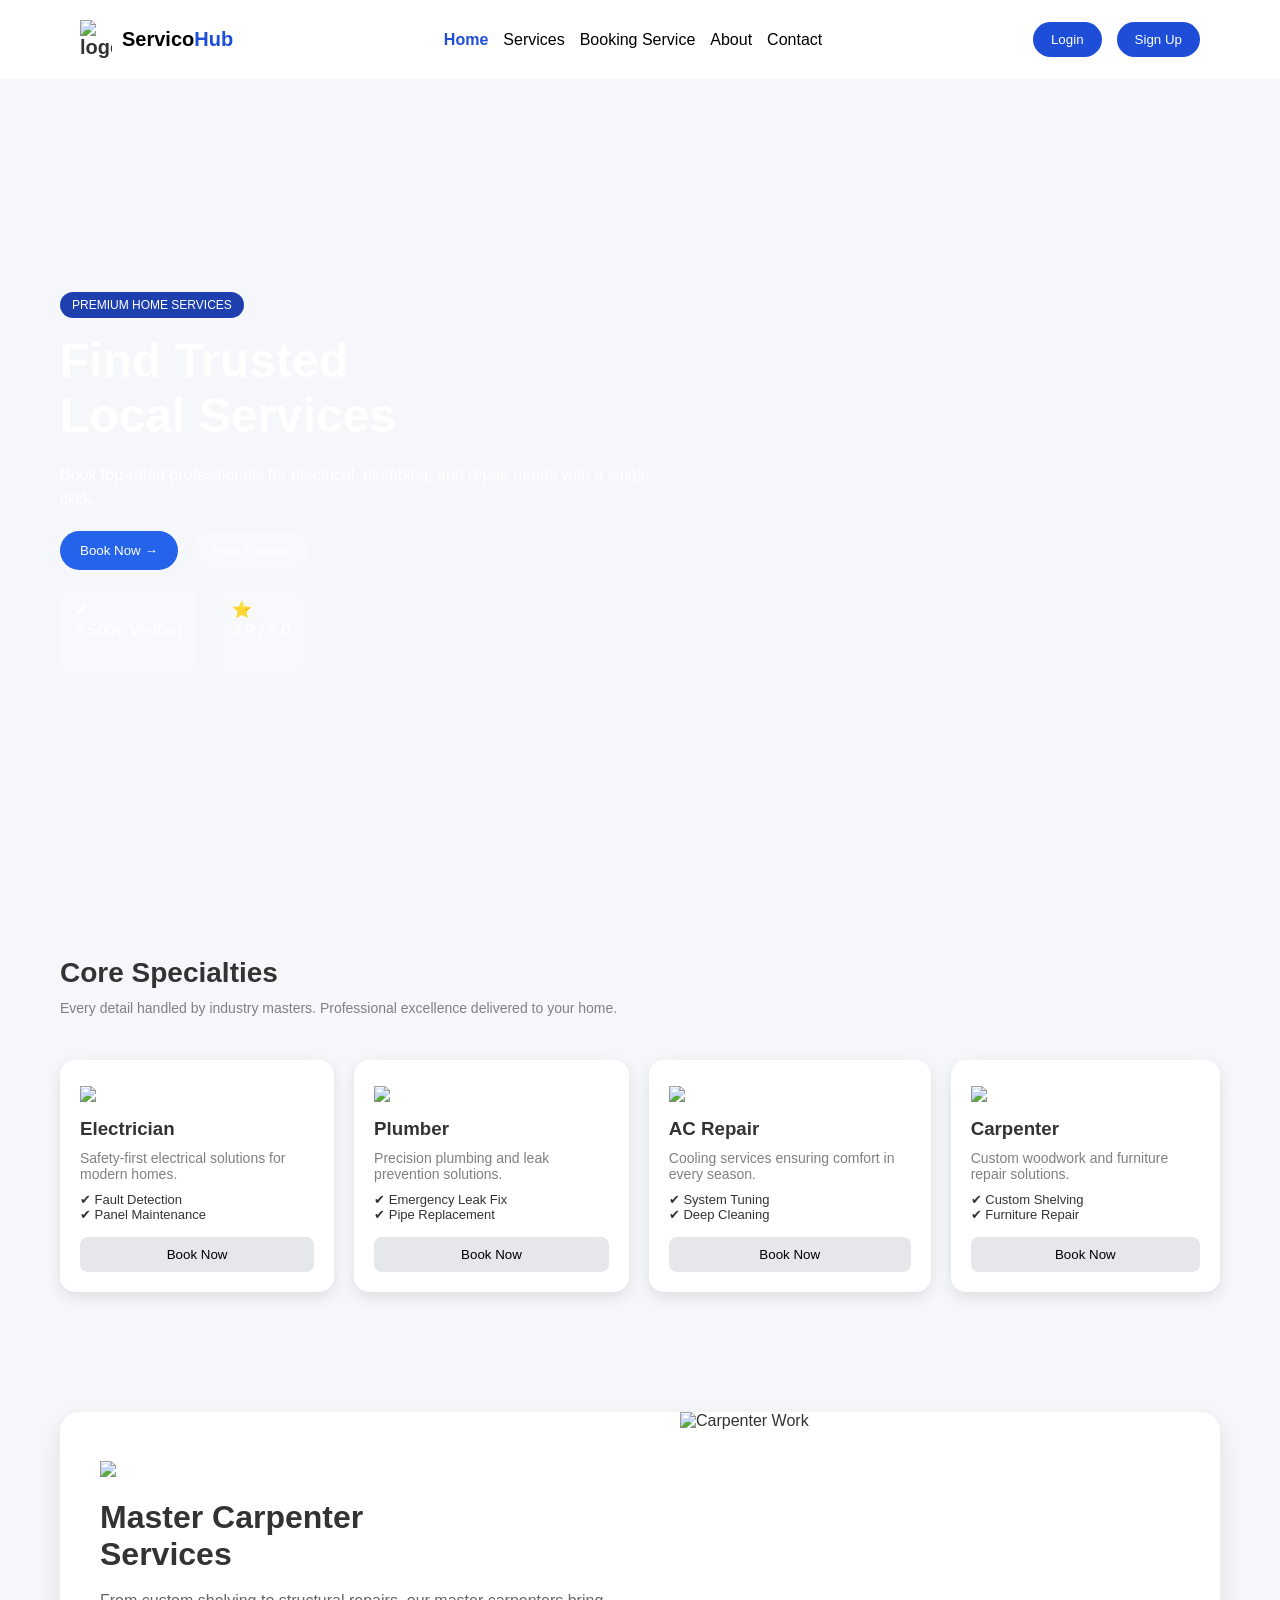
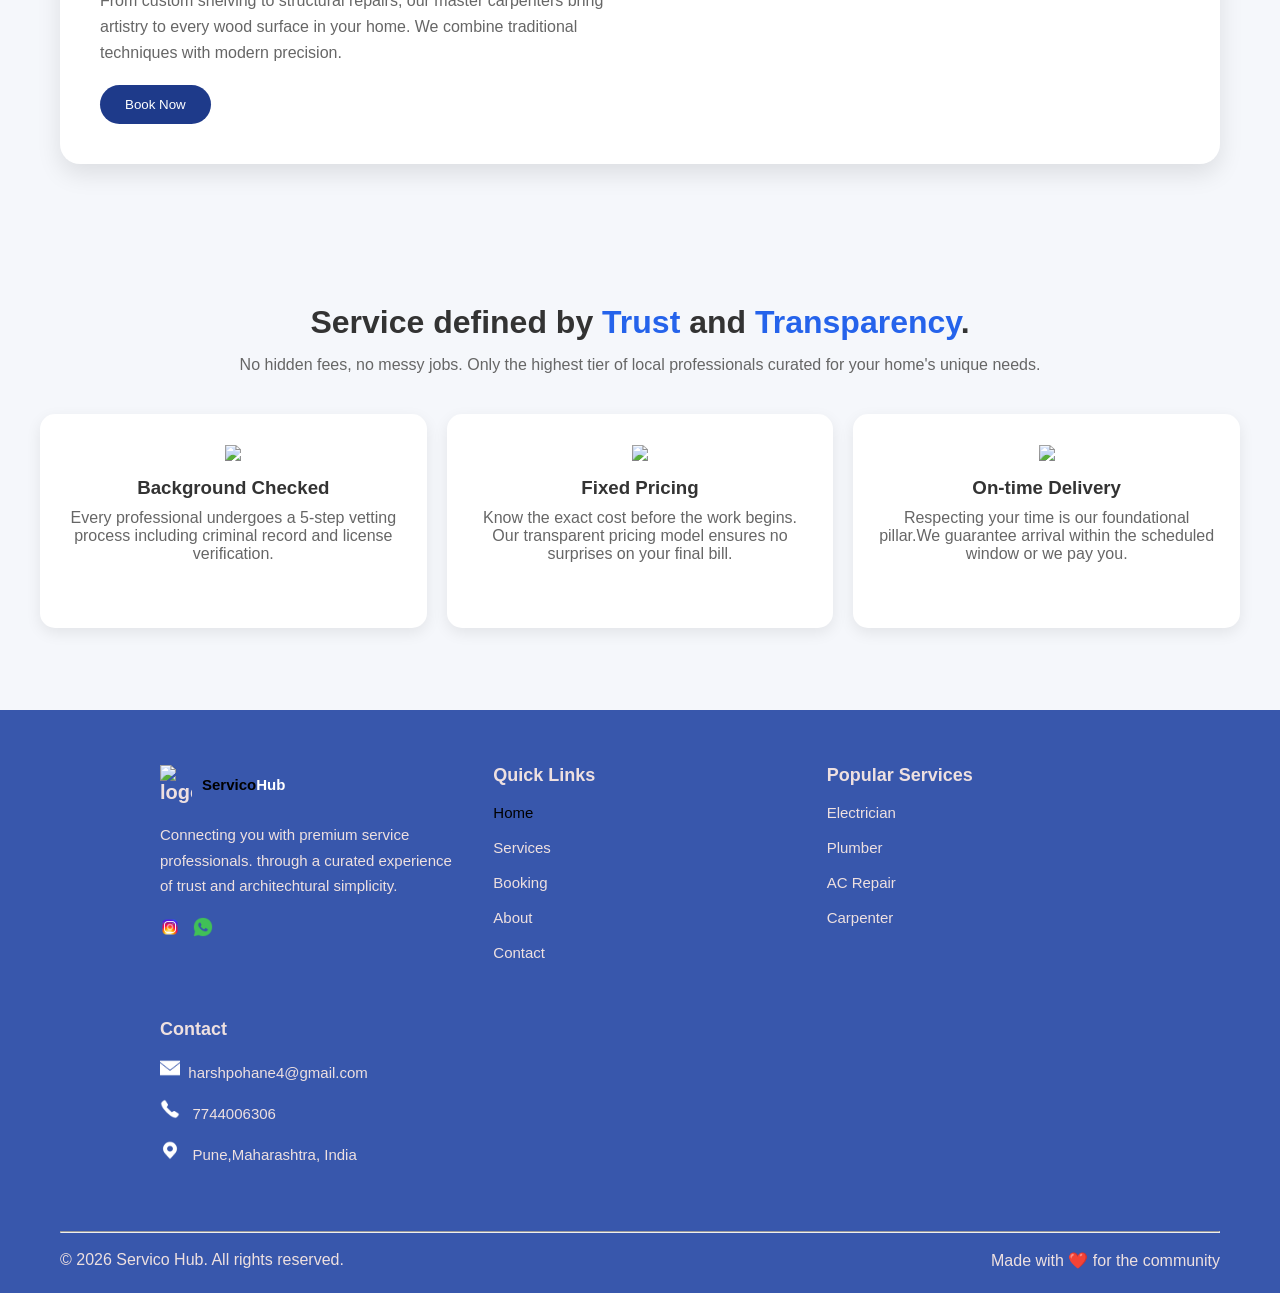
==== commit 0ac03c96: "home page navbar edited" ====
--- a/index.html
+++ b/index.html
@@ -5,10 +5,11 @@
   <title>Local Services Finder</title>
   <link rel="stylesheet" href="./css/header-footer.css">
   <link rel="stylesheet" href="./css/home.css">
+   <link rel="preconnect" href="https://fonts.googleapis.com">
+<link rel="preconnect" href="https://fonts.gstatic.com" crossorigin>
+<link href="https://fonts.googleapis.com/css2?family=Archivo+Black&family=Lora:ital,wght@0,400..700;1,400..700&family=Montserrat:ital,wght@0,100..900;1,100..900&family=Playfair+Display:ital,wght@0,400..900;1,400..900&display=swap" rel="stylesheet">
 </head>
-
 <body>
-
   <header class="navbar">
     <div class="logo">
       <img src="https://img.icons8.com/fluency/48/service.png" alt="logo">
@@ -27,148 +28,145 @@
  <a href="./pages/login.html"><button class="btn-primary">Login</button></a>
  <a href="./pages/signup.html"><button class="btn-primary">Sign Up</button></a>
     </nav>
-  </header><br><br>
-  <!--ServicesNames-->
-  <section class="ServicesNames">
-    <h2>Find Trusted Local Services Near You</h2>
-    <p>Electrician | Plumber | AC Repair | Carpenter</p>
-  </section>
-
-  <!-- Services Cards -->
-  <section class="services">
-
-    <div class="card">
-      <h3>Electrician</h3><br>
-      <img src="images/electrician.png" alt="Electrician" class="card-image"><br><br>
-      <h3>Fix wiring and electrical issues</h3>
-      <p>Professional electrical services for homes and offices, ensuring safe and efficient wiring, repairs, and
-        installations.</p>
-      <ul>
-        <li>Complete home and office wiring & rewiring</li>
-        <li>Switch, socket, and MCB installation & repair</li>
-        <li>Short circuit detection and electrical fault fixing</li>
-        <li>Installation of lights, fans, and electrical appliances</li>
-        <li>Electrical safety inspection and maintenance services</li>
-      </ul>
-      <br>
-      <br>
-      <a href="booking.html"><button>Book Now</button></a>
-    </div>
-
-    <div class="card">
-      <h3>Plumber</h3><br>
-      <img src="images/plumbing.png" alt="Plumbing"><br><br>
-      <h3>Pipe and leakage repair services</h3>
-      <p>Reliable plumbing solutions for leak repairs, pipe installations, and maintenance to keep your home running
-        smoothly.</p>
-      <ul>
-        <li>Leak detection and fast pipe repair services</li>
-        <li>Installation of pipelines, taps, and bathroom fittings</li>
-        <li>Drain cleaning and blockage removal</li>
-        <li>Bathroom and kitchen plumbing maintenance</li>
-        <li>Water tank installation and repair solutions</li>
-      </ul>
-      <br><br>
-      <a href="booking.html"><button>Book Now</button></a>
-    </div>
-
-    <div class="card">
-      <h3>AC Repair</h3><br>
-      <img src="images/ac-repair.png" alt="AC Repair"><br><br>
-      <h3>AC installation and providing service</h3>
-      <p>Professional AC servicing, repair, and installation to keep your cooling systems running efficiently.</p>
-      <ul>
-        <li>AC installation and uninstallation services</li>
-        <li>Regular servicing and deep cleaning of AC units</li>
-        <li>Gas refilling and cooling performance optimization</li>
-        <li>Filter cleaning and replacement for better airflow</li>
-        <li>Repair of compressor, fan, and cooling issues</li>
-      </ul>
-
-      </br><br>
-      <a href="booking.html"><button>Book Now</button></a>
-    </div>
-
-    <div class="card">
-      <h3>Carpenter</h3><br>
-      <img src="images/carpentry.png" alt="Carpentry"><br><br>
-      <h3>Furniture repair and wood work</h3>
-      <p>Expert carpentry services for furniture repair, custom woodwork, and home improvement projects.</p>
-      <ul>
-        <li>Custom furniture design and woodwork services</li>
-        <li>Repair and restoration of damaged furniture</li>
-        <li>Door and window installation & fixing</li>
-        <li>Modular furniture and cabinet installation</li>
-        <li>Wood polishing, finishing, and maintenance work</li>
-      </ul>
-      <br><br>
-      <a href="booking.html"><button>Book Now</button></a>
-    </div>
-
-  </section>
-  <div class="recommedations">
-    <div class="recommedations-items">
-      <span class="recommedations-count">500+</span>
-      <span>Metropolis</span>
-
-    </div>
-
-    <div class="recommedations-items">
-
-      <span class="recommedations-count">50k</span>
-      <span>Customer</span>
-    </div>
-
-    <div class="recommedations-items">
-      <span class="recommedations-count">10+</span>
-      <span>Experience</span>
-    </div>
-
-    <div class="recommedations-items">
-      <span class="recommedations-count">
-        4.9 <img src="./images/star (3).png" height="20px" alt="star" />
-      </span>
-      <span>Average Rating</span>
-    </div>
-  </div>
-  <br><br>
-
-  <div class="work-section-container">
-            <span class="work-section-heading">How it works</span>
-            <span class="work-section-description">
-                 To create a trusted service platform where users can easily find, book, and manage home services.
-            </span>
-
-            <div class="work-section-card-container">
-
-                <div class="work-section-card-container-items">
-                    <span class="work-card-heading">Choose a Service</span>
-                    <span>Select the service you need, such as plumbing, cleaning, electrician, painting, or repair work.</span>
-                </div>
-
-                <div class="work-section-card-container-items">
-                    <span class="work-card-heading">Book the Service</span>
-                    <span>Enter your details and book your required service quickly and easily through the website.</span>
-                </div>
-
-                <div class="work-section-card-container-items">
-                    <span class="work-card-heading">Get Professional Help</span>
-                    <span>Servico Hub connects you with a skilled and trusted service provider who visits your location and completes the job.</span>
-
-                </div>
-
-                <div class="work-section-card-container-items">
-                    <span class="work-card-heading">Easy and Fast Process</span>
-                    <span>Enjoy a simple, fast, and user-friendly process that saves time and provides reliable service at your doorstep.</span>
-                </div>
-            </div>
-  <br><br>
-  <footer><hr>
+  </header>
+  <section class="hero">
+  <div class="hero-content">
+    <span class="badge">PREMIUM HOME SERVICES</span>
+    <h1>Find Trusted <br> Local Services</h1>
+    <p>
+      Book top-rated professionals for electrical, plumbing,
+      and repair needs with a single click.
+    </p>
+
+    <div class="hero-buttons">
+      <a href="./../pages/booking.html"><button class="btn primary">Book Now →</button></a>
+      <a href="./../pages/service.html"><button class="btn secondary">How it works</button></a>
+    </div>
+
+    <div class="hero-stats">
+      <div class="stat-box">
+        <span>✔</span>
+        <p>2,500+ Verified</p>
+      </div>
+      <div class="stat-box">
+        ⭐
+        <p>4.9 / 5.0</p>
+      </div>
+    </div>
+  </div>
+</section>
+
+<section class="services">
+  <div class="services-header">
+    <div>
+      <h2>Core Specialties</h2>
+      <p>
+        Every detail handled by industry masters. Professional excellence delivered to your home.
+      </p>
+    </div>
+  </div>
+
+  <div class="service-grid">
+
+    <div class="card">
+      <div class="icon"><img src="./images/icons8-electrician-51.png"></div>
+      <h3>Electrician</h3>
+      <p>Safety-first electrical solutions for modern homes.</p>
+      <ul>
+        <li>✔ Fault Detection</li>
+        <li>✔ Panel Maintenance</li>
+      </ul>
+      <a a href="./pages/service.html"><button>Book Now </button></a>
+    </div>
+
+    <div class="card">
+      <div class="icon"><img src="./images/icons8-plumber-50.png"></div>
+      <h3>Plumber</h3>
+      <p>Precision plumbing and leak prevention solutions.</p>
+      <ul>
+        <li>✔ Emergency Leak Fix</li>
+        <li>✔ Pipe Replacement</li>
+      </ul>
+      <a a href="./pages/service.html"><button>Book Now </button></a>
+    </div>
+
+    <div class="card">
+      <div class="icon"><img src="./images/icons8-architect-50.png"></div>
+      <h3>AC Repair</h3>
+      <p>Cooling services ensuring comfort in every season.</p>
+      <ul>
+        <li>✔ System Tuning</li>
+        <li>✔ Deep Cleaning</li>
+      </ul>
+      <a a href="./pages/service.html"><button>Book Now </button></a>
+    </div>
+
+    <div class="card">
+      <div class="icon"><img src="./images/icons8-carpenter-51.png"></div>
+      <h3>Carpenter</h3>
+      <p>Custom woodwork and furniture repair solutions.</p>
+      <ul>
+        <li>✔ Custom Shelving</li>
+        <li>✔ Furniture Repair</li>
+      </ul>
+      <a a href="./pages/service.html"><button>Book Now </button></a>
+    </div>
+
+  </div>
+</section>
+
+<section class="carpenter">
+  <div class="carpenter-container">
+    <div class="carpenter-text">
+      <div class="icon"><img src="./images/icons8-carpenter-64.png"></div>
+      <h2>Master Carpenter <br> Services</h2>
+      <p>
+        From custom shelving to structural repairs, our master carpenters bring artistry
+        to every wood surface in your home. We combine traditional techniques with modern precision.
+      </p>
+
+     <a href="./pages/service.html"><button class="primary-btn">Book Now</button></a> 
+    </div>
+    <div class="carpenter-image">
+      <img src="https://images.unsplash.com/photo-1600585154340-be6161a56a0c" alt="Carpenter Work">
+    </div>
+
+  </div>
+</section>
+<section class="trust">
+  <h2>Service defined by <span>Trust</span> and <span>Transparency</span>.</h2>
+  <p>
+    No hidden fees, no messy jobs. Only the highest tier of local professionals curated for your home's unique needs.
+  </p>
+
+  <div class="trust-grid">
+
+    <div class="trust-card">
+      <div class="icon"><img src="./images/icons8-checked-user-male-50.png"></div>
+      <h3>Background Checked</h3>
+      <p>Every professional undergoes a 5-step vetting process including criminal record and license verification.</p>
+    </div>
+
+    <div class="trust-card">
+      <div class="icon"><img src="./images/icons8-discount-64.png"></div>
+      <h3>Fixed Pricing</h3>
+      <p>Know the exact cost before the work begins. Our transparent pricing model ensures no surprises on your final bill.</p>
+    </div>
+
+    <div class="trust-card">
+      <div class="icon"><img src="./images/icons8-clock-50.png" ></div>
+      <h3>On-time Delivery</h3>
+      <p>Respecting your time is our foundational pillar.We guarantee arrival within the scheduled window or we pay you.</p>
+    </div>
+
+  </div>
+</section>
+  <footer>
   <div class="footer-container">
     <div class="footer-brand">
       <div class="logo">
     <img src="https://img.icons8.com/fluency/48/service.png" alt="logo">
-   <a href="./index.html" class="logo-decoration"> <span style="color:black;">Servico<span style="color:#1e4ed8;">Hub</span></span></a>
+   <a href="./index.html" class="logo-decoration"> <span style="color:black;">Servico<span style="color:white">Hub</span></span></a>
   </div><br>
       <p class="paragraph">Connecting you with premium service professionals.
         through a curated experience of trust and architechtural simplicity.
@@ -198,13 +196,13 @@
   <div >
         <h2>Contact</h2><br>
         <div class="footer-contact">
-        <p><a href="mailto:harshpohane4@gmail.com" class="text-color"> <img src="./images/contactmail.jpg" height="20px"/>&nbsp;harshpohane4@gmail.com</a> </p></div><br>
+        <p><a href="mailto:harshpohane4@gmail.com" class="text-color"> <img src="./images/icons8-email-50.png" height="20px"/>&nbsp;&nbsp;harshpohane4@gmail.com</a> </p></div><br>
         <div class="footer-contact">
-          <p><a href="tel:7744006306" class="text-color"> <img src="./images/contactphone.png" height="20px"/>&nbsp; 
+          <p><a href="tel:7744006306" class="text-color"> <img src="./images/icons8-phone-50.png" height="20px"/>&nbsp;&nbsp; 
 7744006306</a></p><br>
         </div><br>
         <div class="footer-contact">
-        <p><a href="https://maps.app.goo.gl/vpnFwZfDn5m2Z5aS9" target="_blank" class="text-color"><img src="./images/contactmap.png" height="20px"/>&nbsp;Pune,Maharashtra, India</a></p><br>
+        <p><a href="https://maps.app.goo.gl/vpnFwZfDn5m2Z5aS9" target="_blank" class="text-color"><img src="./images/icons8-location-50 (1).png" height="20px"/>&nbsp; &nbsp;Pune,Maharashtra, India</a></p><br>
         </div><br>
       </div>
   </div>
--- a/css/header-footer.css
+++ b/css/header-footer.css
@@ -1,3 +1,4 @@
+
 * {
   margin: 0;
   padding: 0;
@@ -38,7 +39,7 @@
 
 nav a {
   text-decoration: none;
-  color: #555;
+  color: black;
 }
 
 nav .active {
@@ -55,8 +56,9 @@
   cursor: pointer;
 }
 footer {
-  padding: 0px 60px;
+  padding: 5px 60px;
   margin-top: 2px;
+  background-color:  #3857ac ;
 }
 
 .footer-container {
@@ -64,10 +66,11 @@
   display: flex;
   justify-content: space-between;
   gap: 5px;
+  color:rgb(238, 224, 224);
 }
 
 footer input {
-  padding: 10px;
+  padding: 5px;
   width: 100%;
   margin: 10px 0;
 }
@@ -80,7 +83,7 @@
 }
 .text-color{
     text-decoration: none;
-    color: #555;
+     color:rgb(238, 224, 224);
 }
   .footer-contact{
     display: flex;
@@ -88,6 +91,7 @@
   .copyright{
     display: flex;
     justify-content: space-between;
+    color: rgb(238, 224, 224);;
 
   }
   .logo-decoration{
@@ -95,7 +99,7 @@
   }
     .active-open{
     text-decoration: none;
-    color:#1e4ed8;
+    color:black;
   }
   .paragraph{
   line-height: 1.7;
--- a/css/home.css
+++ b/css/home.css
@@ -1,108 +1,350 @@
-/* Body */
-body{
-font-family: Arial;
-margin:0;
-background:white;
-}
-
-
-.logo{
-color:white;
-font-size:22px;
-font-weight:bold;
-}
-
-.nav-links a{
-color:white;
-text-decoration:none;
-margin:0 10px;
-}
-
-.nav-links a:hover{
-color:#F97A00;
-}
-
-/* ServicesNames Section */
-.ServicesNames{
-background: #174ea6;
-color:white;
-text-align:center;
-padding:60px;
-}
-
-/* Services Section */
-.services{
-display:grid;
-grid-template-columns: repeat(2, 1fr);
-
-justify-content:center;
-gap:80px;
-padding:40px;
-
-}
-
-/* Card Design */
-.card{
-background:white;
-width: 100%; 
-padding:100px;
-text-align:center;
-border-radius:10px;
-box-shadow:0 0 10px gray;
-
-display: flex;
-  flex-direction: column;
-  
-}
-
-.card img{
-width:100%;
-border-radius:10px;
-}
-
+* {
+  margin: 0;
+  padding: 0;
+  box-sizing: border-box;
+  font-family: Arial, sans-serif;
+}
+
+body {
+  background: #f5f7fb;
+  color: #333;
+  font-family: "Playfair Display", serif;
+  font-optical-sizing: auto;
+  font-weight: <weight>;
+  font-style: normal;
+}
+
+.hero {
+  background: url('https://woz-u.com/wp-content/uploads/2022/08/Coding-Featured.jpg') no-repeat center/cover;
+  height: 90vh;
+  display: flex;
+  align-items: center;
+  padding: 60px;
+  color: white;
+}
+
+.hero-content {
+  max-width: 600px;
+}
+
+.badge {
+  background: #1e40af;
+  padding: 6px 12px;
+  border-radius: 20px;
+  font-size: 12px;
+}
+
+.hero h1 {
+  font-size: 48px;
+  margin: 20px 0;
+}
+
+.hero p {
+  margin-bottom: 20px;
+  line-height: 1.5;
+}
+
+.hero-buttons {
+  display: flex;
+  gap: 15px;
+  margin-bottom: 20px;
+}
+
+.btn {
+  padding: 12px 20px;
+  border: none;
+  border-radius: 25px;
+  cursor: pointer;
+}
+
+.primary {
+  background: #2563eb;
+  color: white;
+}
+
+.secondary {
+  background: rgba(255,255,255,0.2);
+  color: white;
+}
+
+.hero-stats {
+  display: flex;
+  gap: 20px;
+}
+
+.stat-box {
+  background: rgba(255,255,255,0.2);
+  padding: 10px 15px;
+  border-radius: 10px;
+}
+
+.services {
+  padding: 60px;
+}
+
+.services-header {
+  display: flex;
+  justify-content: space-between;
+  align-items: center;
+  margin-bottom: 40px;
+  line-height: 1.7;
+}
+
+.services-header h2 {
+  font-size: 28px;
+}
+
+.services-header p {
+  font-size: 14px;
+  color: gray;
+}
+
+.service-grid {
+  display: flex;
+  justify-content: center;
+  gap: 20px;
+}
+
+.card {
+  background: white;
+  padding: 20px;
+  border-radius: 15px;
+  box-shadow: 0 5px 15px rgba(0,0,0,0.1);
+  text-align: left;
+}
+
+.card .icon {
+  font-size: 24px;
+  margin-bottom: 10px;
+}
+
+.card h3 {
+  margin-bottom: 10px;
+}
+
+.card p {
+  font-size: 14px;
+  color: gray;
+  margin-bottom: 10px;
+}
 
 .card ul {
-  padding-left: 18px;
-  margin: 10px 0;
-  text-align: left;
+  list-style: none;
+  font-size: 13px;
+  margin-bottom: 15px;
 }
 
 .card button {
-  margin-top: auto;
-  padding: 12px;
+  width: 100%;
+  padding: 10px;
+  border: none;
+  background: #e5e7eb;
+  border-radius: 8px;
+  cursor: pointer;
+}
+
+/* 📱 MOBILE (≤600px) */
+@media (max-width: 600px) {
+
+  .hero {
+    height: auto;
+    padding: 30px 20px;
+  }
+
+  .hero h1 {
+    font-size: 28px;
+  }
+
+  .hero-buttons {
+    flex-direction: column;
+  }
+
+  .hero-stats {
+    flex-direction: column;
+  }
+
+  .services {
+    padding: 30px 20px;
+  }
+
+  .services-header {
+    flex-direction: column;
+    align-items: flex-start;
+    gap: 10px;
+  }
+
+  .service-grid {
+    grid-template-columns: 1fr;
+  }
+}
+
+/* 📲 TABLET (601px–1024px) */
+@media (min-width: 601px) and (max-width: 1024px) {
+
+  .hero {
+    padding: 40px;
+  }
+
+  .hero h1 {
+    font-size: 36px;
+  }
+
+  .service-grid {
+    grid-template-columns: repeat(2, 1fr);
+  }
+}
+
+/* 💻 LAPTOP (1025px–1440px) */
+@media (min-width: 1025px) and (max-width: 1440px) {
+  .service-grid {
+    grid-template-columns: repeat(3, 1fr);
+  }
+}
+
+
+.carpenter {
+  padding: 60px;
+}
+
+.carpenter-container {
+  display: flex;
+  background: #fff;
+  border-radius: 20px;
+  overflow: hidden;
+  box-shadow: 0 10px 25px rgba(0,0,0,0.1);
+}
+
+.carpenter-text {
+  flex: 1;
+  padding: 40px;
+}
+
+.carpenter-text .icon {
+  font-size: 28px;
+  margin-bottom: 15px;
+}
+
+.carpenter-text h2 {
+  font-size: 32px;
+  margin-bottom: 15px;
+}
+
+.carpenter-text p {
+  color: #666;
+  margin-bottom: 20px;
+  line-height: 1.6;
+}
+
+.primary-btn {
+  padding: 12px 25px;
+  background: #1e3a8a;
+  color: white;
+  border: none;
   border-radius: 25px;
-  width: 90%; 
-}
-/* Button */
-button{
-background:#174ea6;
-color:white;
-border:none;
-padding:10px;
-cursor:pointer;
-margin-top:10px;
-border-radius: 30px;
-}
-
-.recommedations{
-   margin-top: 30px;
-   color:black;
-   display: flex;
-   flex-direction: row;
-   align-items: center;
-   gap: 20px;
-   margin-left: 100px;
-}
-.recommedations-items{
-   display: flex;
-   flex-direction: column;
-   align-items: center;
-   gap: 10px;
-   margin-top: 10px;
-   margin-left: 10px;
-}
-.recommedations-count{
-   font-size: 20px;
-   font-weight: 600;
-   font-family: 'Trebuchet MS', 'Lucida Sans Unicode', 'Lucida Grande', 'Lucida Sans', Arial, sans-serif;
+  cursor: pointer;
+}
+
+
+.carpenter-image {
+  flex: 1;
+}
+
+.carpenter-image img {
+  width: 100%;
+  height: 100%;
+  object-fit: cover;
+}
+
+.trust {
+  text-align: center;
+  padding: 80px 40px;
+}
+
+.trust h2 {
+  font-size: 32px;
+  margin-bottom: 15px;
+}
+
+.trust h2 span {
+  color: #2563eb;
+}
+
+.trust p {
+  color: #666;
+  margin-bottom: 40px;
+}
+
+.trust-grid {
+  display: grid;
+  grid-template-columns: repeat(3, 1fr);
+  gap: 20px;
+}
+
+.trust-card {
+  background: #fff;
+  padding: 25px;
+  border-radius: 15px;
+  box-shadow: 0 5px 15px rgba(0,0,0,0.08);
+}
+
+.trust-card .icon {
+  font-size: 24px;
+  margin-bottom: 10px;
+}
+
+.trust-card h3 {
+  margin-bottom: 10px;
+}
+
+
+/* 📱 MOBILE */
+
+@media (max-width: 600px) {
+
+  .carpenter {
+    padding: 20px;
+  }
+
+  .carpenter-container {
+    flex-direction: column;
+  }
+
+  .carpenter-text {
+    padding: 20px;
+  }
+
+  .carpenter-text h2 {
+    font-size: 24px;
+  }
+
+  .trust {
+    padding: 40px 20px;
+  }
+
+  .trust h2 {
+    font-size: 24px;
+  }
+
+  .trust-grid {
+    grid-template-columns: 1fr;
+  }
+}
+
+/* 📲 TABLET */
+@media (min-width: 601px) and (max-width: 1024px) {
+
+  .carpenter-container {
+    flex-direction: column;
+  }
+
+  .trust-grid {
+    grid-template-columns: repeat(2, 1fr);
+  }
+}
+
+/* 💻 LAPTOP */
+@media (min-width: 1025px) and (max-width: 1440px) {
+  .trust-grid {
+    grid-template-columns: repeat(3, 1fr);
+  }
 }
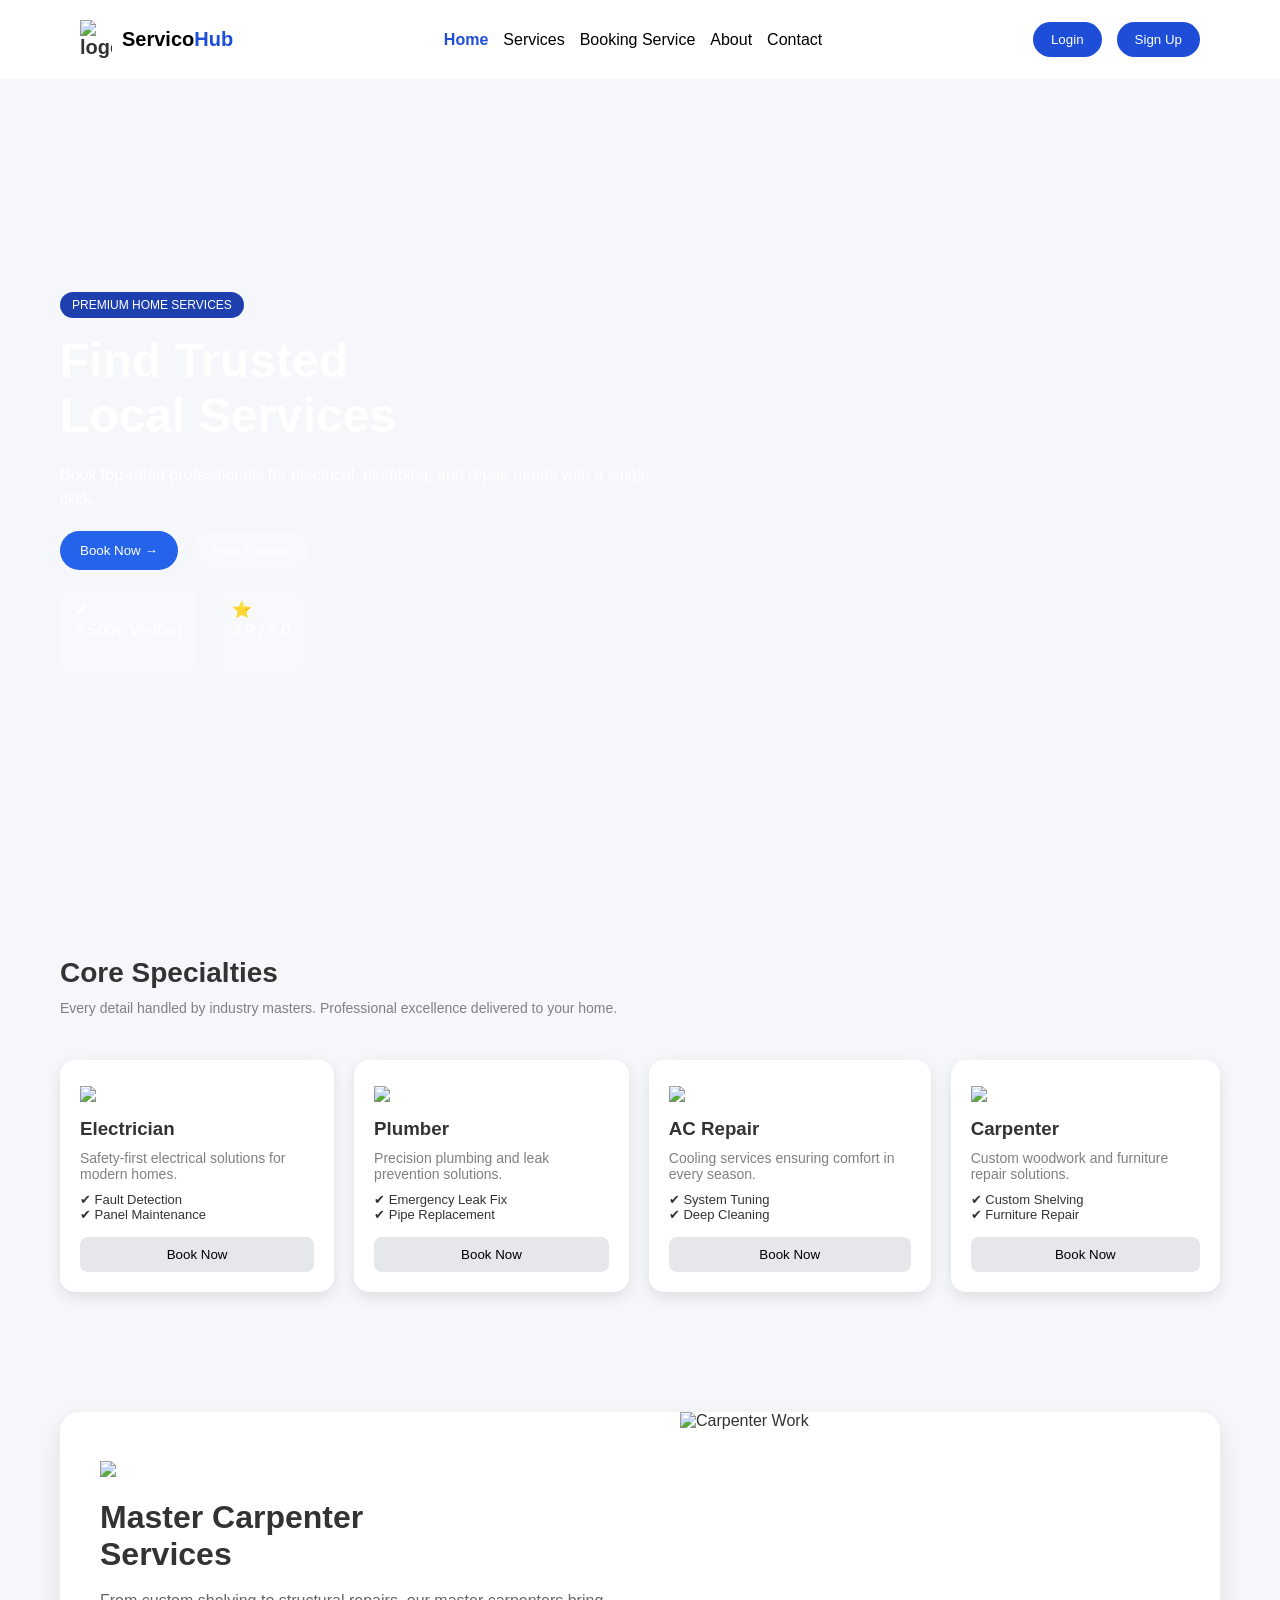
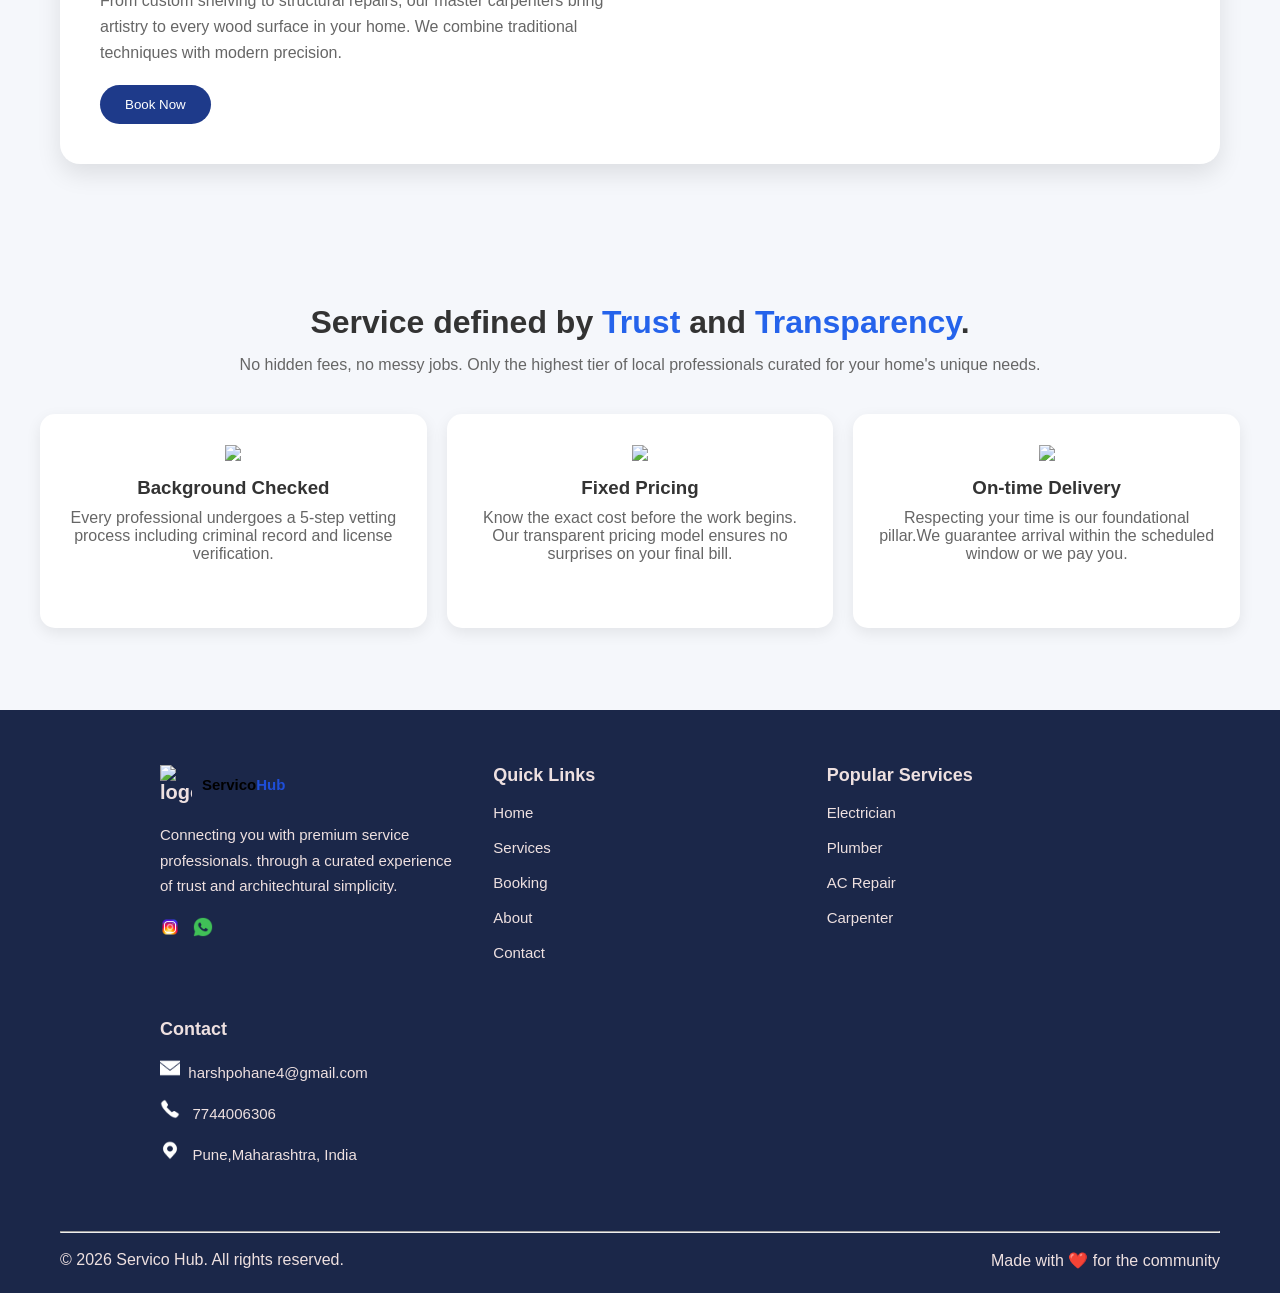
==== commit e94b64ee: "all page navbar changed" ====
--- a/index.html
+++ b/index.html
@@ -166,7 +166,7 @@
     <div class="footer-brand">
       <div class="logo">
     <img src="https://img.icons8.com/fluency/48/service.png" alt="logo">
-   <a href="./index.html" class="logo-decoration"> <span style="color:black;">Servico<span style="color:white">Hub</span></span></a>
+   <a href="./index.html" class="logo-decoration"> <span style="color:black;">Servico<span style="color:#1e4ed8;">Hub</span></span></a>
   </div><br>
       <p class="paragraph">Connecting you with premium service professionals.
         through a curated experience of trust and architechtural simplicity.
@@ -179,11 +179,11 @@
 
     <div>
       <h4>Quick Links</h4><br>
-      <p><a href="./../index.html" class="active-open">Home</a></p><br>
-      <p><a href="./../pages/service.html" class="text-color">Services</a></p><br>
-      <p><a href="./../pages/booking.html" class="text-color">Booking</a></p><br>
-      <p><a href="./../pages/about.html" class="text-color">About</a></p><br>
-      <p><a href="./../pages/contact.html" class="text-color">Contact</a></p><br>
+      <p><a href="./index.html" class="text-color">Home</a></p><br>
+      <p><a href="./pages/service.html" class="text-color">Services</a></p><br>
+      <p><a href="./pages/booking.html" class="text-color">Booking</a></p><br>
+      <p><a href="./pages/about.html" class="text-color">About</a></p><br>
+      <p><a href="./pages/contact.html" class="text-color">Contact</a></p><br>
     </div>
 
     <div>
--- a/css/header-footer.css
+++ b/css/header-footer.css
@@ -58,7 +58,7 @@
 footer {
   padding: 5px 60px;
   margin-top: 2px;
-  background-color:  #3857ac ;
+  background-color:  #1b2749 ;
 }
 
 .footer-container {
@@ -96,10 +96,6 @@
   }
   .logo-decoration{
 text-decoration: none;
-  }
-    .active-open{
-    text-decoration: none;
-    color:black;
   }
   .paragraph{
   line-height: 1.7;
